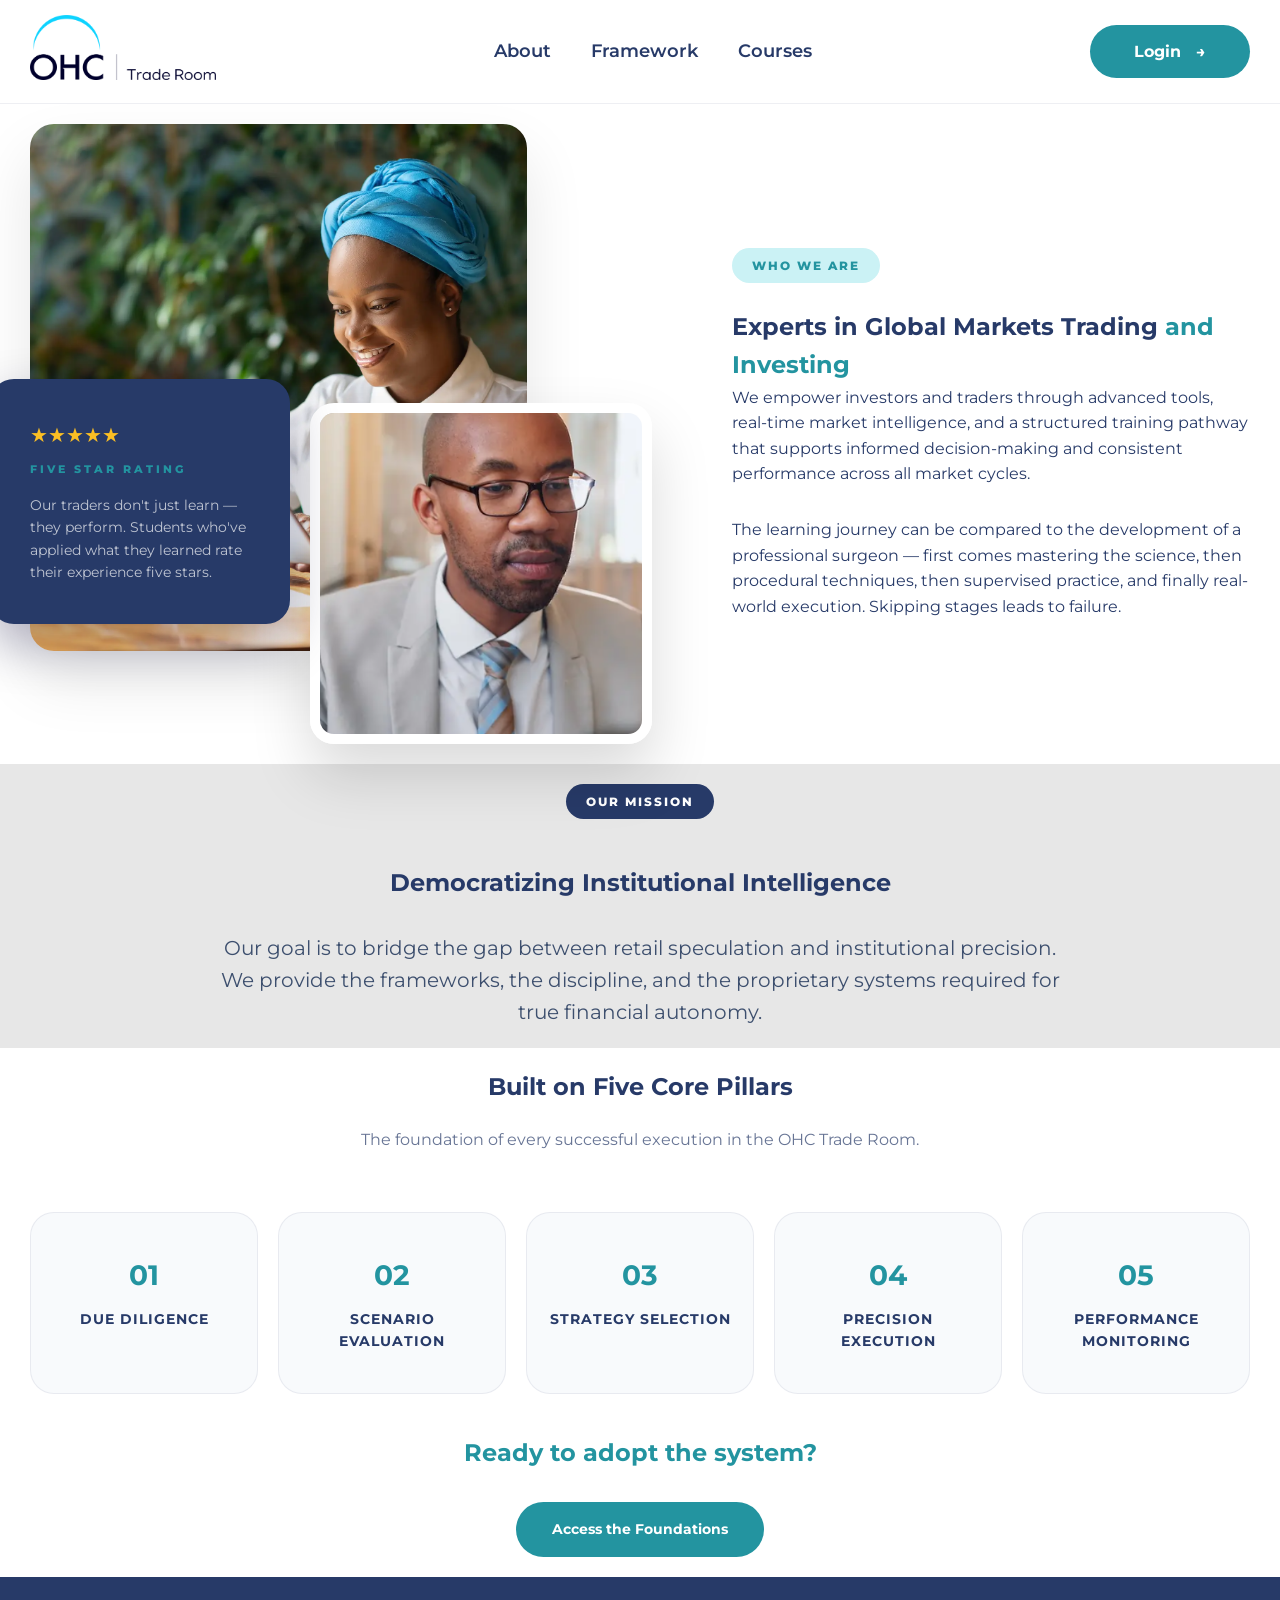
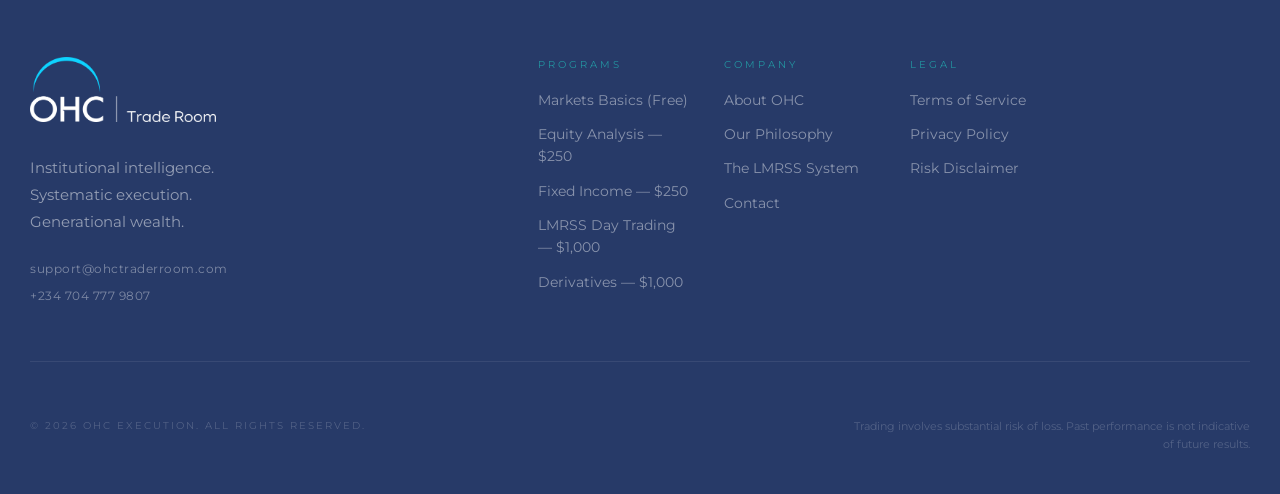
==== about.html @ 3cde8033 "Refactor code structure for improved readability and maintainability Co-authored-by: Copilot <copilo" ====
<!doctype html>
<html lang="en">
  <head>
    <meta charset="UTF-8" />
    <meta name="viewport" content="width=device-width, initial-scale=1.0" />
    <title>About OHC | Institutional Market Intelligence</title>

    <!-- Universal Styles -->
    <link rel="stylesheet" href="css/style.css" />
    <!-- Page Specific Styles -->
    <link rel="stylesheet" href="css/about.css" />
  </head>
  <body>
    <!-- HEADER -->
    <nav class="nav">
      <div class="container nav__inner">
        <a href="index.html" class="nav__logo"
          ><img src="images/logo-dark.png" alt="OHC Logo"
        /></a>
        <ul class="nav__links" id="navLinks">
          <li><a href="about.html">About</a></li>
          <li><a href="index.html#solution">Framework</a></li>
          <li><a href="index.html#ecosystem">Courses</a></li>
        </ul>
        <a
          href="https://www.ohctraderoom.com/login"
          class="btn btn--teal nav__cta"
          >Login &nbsp; →</a
        >
        <button class="hamburger" id="hamburger" aria-label="Toggle menu">
          <span></span><span></span><span></span>
        </button>
      </div>
    </nav>

    <!-- 1. ABOUT HERO (Layered Visuals) -->
    <section class="section">
      <div class="container about-hero__grid">
        <div class="about-visuals">
          <div class="about-img-main">
            <img src="images/img2.png" alt="OHC Professional" />
          </div>
          <div class="about-img-sub">
            <img src="images/img3.png" alt="Trading Desk" />
          </div>
          <div class="about-rating-card">
            <div class="stars">★★★★★</div>
            <span class="rating-label">Five Star Rating</span>
            <p>
              Our traders don't just learn — they perform. Students who've
              applied what they learned rate their experience five stars.
            </p>
          </div>
        </div>

        <div class="about-content">
          <span class="problem-label">Who We Are</span>
          <h1>
            Experts in Global Markets Trading
            <span class="teal-text">and Investing</span>
          </h1>
          <p style="margin-bottom: 30px">
            We empower investors and traders through advanced tools, real-time
            market intelligence, and a structured training pathway that supports
            informed decision-making and consistent performance across all
            market cycles.
          </p>
          <p>
            The learning journey can be compared to the development of a
            professional surgeon — first comes mastering the science, then
            procedural techniques, then supervised practice, and finally
            real-world execution. Skipping stages leads to failure.
          </p>
        </div>
      </div>
    </section>

    <!-- 2. MISSION SECTION -->
    <section class="section" style="background: var(--grey-back)">
      <div class="container" style="text-align: center; max-width: 900px">
        <span
          class="problem-label"
          style="background: var(--navy); color: white"
          >Our Mission</span
        >
        <h2 style="margin-top: 20px">
          Democratizing Institutional Intelligence
        </h2>
        <p style="font-size: 20px; margin-top: 30px; color: var(--navy-light)">
          Our goal is to bridge the gap between retail speculation and
          institutional precision. We provide the frameworks, the discipline,
          and the proprietary systems required for true financial autonomy.
        </p>
      </div>
    </section>

    <!-- 3. THE 5 PILLARS -->
    <section class="section">
      <div class="container">
        <h2 style="text-align: center; margin-bottom: 20px">
          Built on Five Core Pillars
        </h2>
        <p style="text-align: center; opacity: 0.7">
          The foundation of every successful execution in the OHC Trade Room.
        </p>

        <div class="pillars-grid">
          <div class="pillar-card">
            <h3>01</h3>
            <h4>Due Diligence</h4>
          </div>
          <div class="pillar-card">
            <h3>02</h3>
            <h4>Scenario Evaluation</h4>
          </div>
          <div class="pillar-card">
            <h3>03</h3>
            <h4>Strategy Selection</h4>
          </div>
          <div class="pillar-card">
            <h3>04</h3>
            <h4>Precision Execution</h4>
          </div>
          <div class="pillar-card">
            <h3>05</h3>
            <h4>Performance Monitoring</h4>
          </div>
        </div>
      </div>
    </section>

    <!-- 4. FINAL CTA -->
    <section
      class="section"
      style="
        color: white;
        text-align: center;
        margin: 0 20px;
        border-radius: var(--radius);
      "
    >
      <div class="container">
        <h2 style="color: var(--teal); margin-bottom: 30px">
          Ready to adopt the system?
        </h2>
        <a href="index.html#ecosystem" class="btn btn--teal"
          >Access the Foundations</a
        >
      </div>
    </section>

    <!-- FOOTER -->
    <footer class="footer">
      <div class="container">
        <div class="footer__top">
          <div class="footer__brand">
            <img
              src="images/OHC-Trade-Room-light.png"
              alt="OHC Trade Room"
              class="footer__logo-img"
            />
            <p>
              Institutional intelligence.<br />Systematic execution.<br />Generational
              wealth.
            </p>
            <div class="footer__contacts">
              <a href="mailto:support@ohctraderroom.com"
                >support@ohctraderroom.com</a
              >
              <a href="tel:+2347047779807">+234 704 777 9807</a>
            </div>
          </div>
          <div class="footer__links">
            <div class="footer__col">
              <div class="footer__col-ttl">Programs</div>
              <a href="course-basics.html">Markets Basics (Free)</a>
              <a href="course-equity.html">Equity Analysis — $250</a>
              <a href="course-fixed-income.html">Fixed Income — $250</a>
              <a href="course-lmrss-day-trading.html"
                >LMRSS Day Trading — $1,000</a
              >
              <a href="course-advanced-derivatives.html"
                >Derivatives — $1,000</a
              >
            </div>
            <div class="footer__col">
              <div class="footer__col-ttl">Company</div>
              <a href="#">About OHC</a>
              <a href="#">Our Philosophy</a>
              <a href="#">The LMRSS System</a>
              <a href="#">Contact</a>
            </div>
            <div class="footer__col">
              <div class="footer__col-ttl">Legal</div>
              <a href="#">Terms of Service</a>
              <a href="#">Privacy Policy</a>
              <a href="#">Risk Disclaimer</a>
            </div>
          </div>
        </div>
        <div class="footer__bottom">
          <div class="footer__copy">
            © 2026 OHC EXECUTION. ALL RIGHTS RESERVED.
          </div>
          <div class="footer__disc">
            Trading involves substantial risk of loss. Past performance is not
            indicative of future results.
          </div>
        </div>
      </div>
    </footer>
    <script>
      const hamburger = document.getElementById("hamburger");
      const navLinks = document.getElementById("navLinks");
      hamburger.addEventListener("click", () => {
        hamburger.classList.toggle("active");
        navLinks.classList.toggle("active");
      });
      navLinks.querySelectorAll("a").forEach((link) => {
        link.addEventListener("click", () => {
          hamburger.classList.remove("active");
          navLinks.classList.remove("active");
        });
      });
    </script>
  </body>
</html>
---- css/style.css ----
/* ═══════════════════════════════════════════════════════════
   OHC TRADE ROOM — Institutional Design System (Light)
═══════════════════════════════════════════════════════════ */

@import url("https://fonts.googleapis.com/css2?family=Montserrat:wght@300;400;500;600;700;800&display=swap");

:root {
  --navy: #273a68;
  --navy-light: #3d4f6e;
  --teal: #2394a0;
  --teal-bg: #cbf2f5;
  --white: #ffffff;
  --off-white: #f8fafc;
  --grey-back: #e7e7e7;
  --border: rgba(39, 58, 104, 0.08);
  --radius: 24px;
  --font-main: "Montserrat", sans-serif;
  --font-display: "Montserrat", sans-serif;
  --transition: all 0.5s cubic-bezier(0.165, 0.84, 0.44, 1);
}

*,
*::before,
*::after {
  box-sizing: border-box;
  margin: 0;
  padding: 0;
  font-style: normal !important;
}

body,
h1,
h2,
h3,
h4,
h5,
h6,
.btn,
.nav__links a {
  font-family: var(--font-main) !important;
}

html {
  scroll-behavior: smooth;
}
body {
  font-family: var(--font-main);
  color: var(--navy);
  background: var(--white);
  line-height: 1.6;
  -webkit-font-smoothing: antialiased;
  overflow-x: hidden;
}
a {
  text-decoration: none;
  color: inherit;
}
.container {
  max-width: 1400px;
  margin: 0 auto;
  padding: 0 30px;
}

/* ─── TOP BAR ────────────────────────────────────────────── */
.topbar {
  background: var(--navy-darker, #0f1e3a);
  border-bottom: 1px solid rgba(255, 255, 255, 0.06);
  padding: 9px 0;
  background: #0f1e3a;
}
.topbar__inner {
  max-width: 1240px;
  margin: 0 auto;
  padding: 0 48px;
  display: flex;
  justify-content: flex-end;
  gap: 32px;
}
.topbar__link {
  display: flex;
  align-items: center;
  gap: 7px;
  font-family: var(--font-mono);
  font-size: 14px;
  letter-spacing: 0.5px;
  color: #ffffff;
  transition: color 0.25s;
}
.topbar__link:hover {
  color: var(--teal);
}

/* ─── NAVIGATION ────────────────────────────────────────── */
.nav {
  padding: 15px 0;
  background: var(--white);
  border-bottom: 1px solid var(--border);
  position: sticky;
  top: 0;
  z-index: 1000;
}
.nav__inner {
  display: flex;
  justify-content: space-between;
  align-items: center;
}
.nav__logo img {
  height: 65px;
  width: auto;
}
.nav__links {
  display: flex;
  gap: 40px;
  list-style: none;
}
.nav__links a {
  text-decoration: none;
  color: var(--navy);
  font-weight: 600;
  font-size: 18px;
  transition: var(--transition);
}
.nav__links a:hover {
  color: var(--teal);
}

/* ─── BUTTONS ────────────────────────────────────────────── */
.btn {
  display: inline-flex;
  align-items: center;
  padding: 16px 36px;
  font-weight: 700;
  border-radius: 100px;
  text-decoration: none;
  transition: var(--transition);
  font-size: 14px;
  border: none;
  cursor: pointer;
}

.teal-text {
  color: var(--teal);
}
.btn--teal {
  background: var(--teal);
  color: var(--white);
}
.btn--teal:hover {
  background: transparent;
  color: var(--teal);
  border: 2px solid var(--teal);
  transform: translateY(-4px);
  box-shadow: 0 15px 30px rgba(35, 148, 160, 0.3);
}

.nav .btn--teal {
  padding: 14px 44px; /* Wider button */
  font-size: 16px; /* Larger font */
}
section {
  padding: 100px 0;
}
/* ─── HERO SECTION ───────────────────────────────────────── */
.hero {
  text-align: center;
  padding: 60px 0;
}
.hero__header {
  max-width: 900px;
  margin: 0 auto 60px;
}
.hero__header h1 {
  font-size: clamp(44px, 6vw, 72px);
  font-weight: 800;
  line-height: 1.1;
  margin-bottom: 25px;
}
.hero__header p {
  font-size: 24px;
  color: var(--navy-light);
}

/* ─── HERO GRID ──────────────────────────────────────────── */
.hero__grid {
  display: grid;
  grid-template-columns: 1fr 2fr 1fr;
  gap: 24px;
  align-items: stretch;
}
.hero-card {
  border-radius: var(--radius);
  overflow: hidden;
  position: relative;
  min-height: 450px;
  background: var(--off-white);
  transition: var(--transition);
  border: 1px solid transparent;
}
.hero-card:hover {
  transform: translateY(-10px);
  box-shadow: 0 40px 80px rgba(39, 58, 104, 0.12);
}

/* LEFT CARD: LEFT-FOCUSED ALIGNMENT */
.card--video {
  background: #000;
  cursor: pointer;
  overflow: hidden; /* Clips the overhanging edges */
  position: relative;
}
.card--video video {
  /* 1. Force the video to be much wider than the container */
  width: 130%;
  height: 100%;

  /* 2. Position it absolutely */
  position: absolute;
  top: 0;

  /* 3. Move it to the center of the container */
  left: 50%;

  /* 4. Shift it back by 50% of ITS OWN width to perfectly center it */
  /* This ensures the 'over-scaling' happens equally on left and right */
  transform: translateX(-50%);

  object-fit: cover;
  display: block;
  transition:
    transform 0.8s ease,
    opacity 0.8s ease;
  opacity: 0.7;
}
.card--video .video-poster {
  transition:
    transform 0.8s cubic-bezier(0.165, 0.84, 0.44, 1),
    opacity 0.4s ease;
}
.card--video:hover .video-poster {
  transform: scale(1.08);
  opacity: 1;
}
.card--video:hover video {
  /* We must include the -50% translateX so it stays centered while zooming */
  transform: translateX(-50%) scale(1.1);
  opacity: 0.9;
}

.play-btn-overlay {
  position: absolute;
  inset: 0;
  display: flex;
  align-items: center;
  justify-content: center;
  z-index: 2;
}
.play-btn {
  width: 75px;
  height: 75px;
  background: var(--white);
  border-radius: 50%;
  display: flex;
  align-items: center;
  justify-content: center;
  box-shadow: 0 10px 30px rgba(0, 0, 0, 0.2);
  transition: var(--transition);
}
.card--video:hover .play-btn {
  transform: scale(1.1);
  background: var(--teal) !important;
}
.card--video:hover .play-btn svg {
  fill: #ffffff !important;
}

/* MIDDLE CARD */
.card--content {
  background: var(--teal-bg);
  padding: 40px;
  text-align: left;
}
.card-content-video {
  flex: 1;
  height: 240px;
  border-radius: 16px;
  overflow: hidden;
  background: #000;
}
.card-content-video video {
  width: 100%;
  height: 100%;
  object-fit: cover;
}
.manifesto-link {
  display: flex;
  align-items: center;
  gap: 12px;
  color: var(--teal);
  font-weight: 700;
  text-decoration: none;
  font-size: 14px;
  transition: var(--transition);
  margin-top: 20px;
  padding-top: 20px;
  border-top: 1px solid rgba(39, 58, 104, 0.1);
}

/* RIGHT CARD: SLIDESHOW */
.slideshow-container {
  width: 100%;
  height: 100%;
  position: relative;
  overflow: hidden;
  background: #000;
}
.slideshow-container img {
  position: absolute;
  inset: 0;
  width: 100%;
  height: 100%;
  object-fit: cover;
  opacity: 0;
  animation: kenBurnsFade 12s infinite ease-in-out;
}
.slideshow-container img:nth-child(1) {
  animation-delay: 0s;
}
.slideshow-container img:nth-child(2) {
  animation-delay: 6s;
}
.slideshow-container img:nth-child(3) {
  animation-delay: 8s;
}
@keyframes kenBurnsFade {
  0% {
    opacity: 0;
    transform: scale(1);
  }
  10% {
    opacity: 1; /* Quick fade in */
  }
  45% {
    opacity: 1; /* Stay solid while zooming */
  }
  55% {
    opacity: 0; /* Smooth fade out while next image is already fading in */
  }
  100% {
    opacity: 0;
    transform: scale(1.15); /* Subtle zoom-in throughout the whole 12s */
  }
}
/* ─── VIDEO MODAL ────────────────────────────────── */
.video-modal {
  position: fixed;
  inset: 0;
  display: none;
  align-items: center;
  justify-content: center;
  z-index: 2000;
  padding: 40px;
  backdrop-filter: blur(10px);
}

.modal-content {
  width: 100%;
  max-width: 1100px;
  position: relative;
  aspect-ratio: 16 / 9;
  background: #000;
  border-radius: 16px;
  overflow: hidden;
  box-shadow: 0 50px 100px rgba(0, 0, 0, 0.5);
}

.modal-content video {
  width: 100%;
  height: 100%;
  display: block;
}

.close-modal {
  position: absolute;
  top: -50px;
  right: 0;
  color: var(--white);
  font-size: 30px;
  cursor: pointer;
  font-weight: 300;
  transition: 0.3s;
}
.close-modal:hover {
  color: var(--teal);
}

@media (max-width: 1100px) {
  .hero__grid {
    grid-template-columns: 1fr;
  }
}
section {
  padding: 100px 0;
}

/* ─── PROBLEM SECTION ────────────────────── */
.section--problem {
  position: relative;
  background-color: var(--grey-back);
  background-image:
    radial-gradient(at 0% 0%, rgba(35, 148, 160, 0.05) 0px, transparent 50%),
    radial-gradient(at 100% 100%, rgba(39, 58, 104, 0.03) 0px, transparent 50%);
}

.problem-label {
  display: inline-block;
  background: var(--teal-bg);
  color: var(--teal);
  padding: 8px 20px;
  border-radius: 50px;
  font-size: 12px;
  font-weight: 800;
  text-transform: uppercase;
  letter-spacing: 2px;
  margin-bottom: 25px;
}

.problem-grid {
  display: grid;
  grid-template-columns: repeat(3, 1fr);
  gap: 30px;
  margin-top: 60px;
}

.glass-card {
  /* The Glass Effect */
  background: rgba(255, 255, 255, 0.7);
  backdrop-filter: blur(12px);
  -webkit-backdrop-filter: blur(12px);

  /* High Contrast Border for "Glossy" edge */
  border: 1px solid rgba(255, 255, 255, 0.8);
  border-radius: var(--radius);
  padding: 50px 40px;

  transition: var(--transition);
  box-shadow: 0 15px 35px rgba(39, 58, 104, 0.05);
  display: flex;
  flex-direction: column;
}

.glass-card:hover {
  transform: translateY(-12px);
  background: rgba(255, 255, 255, 0.9);
  border-color: var(--teal);
  box-shadow: 0 30px 60px rgba(35, 148, 160, 0.12);
}

.glass-card h3 {
  font-size: 22px;
  margin-bottom: 18px;
  color: var(--navy);
}

.glass-card p {
  font-size: 16px;
  line-height: 1.7;
  color: var(--navy-light);
  margin-bottom: 0;
}

.glass-icon {
  width: 50px;
  height: 50px;
  background: var(--white);
  border-radius: 14px;
  display: flex;
  align-items: center;
  justify-content: center;
  margin-bottom: 25px;
  color: var(--teal);
  box-shadow: 0 10px 20px rgba(35, 148, 160, 0.1);
  border: 1px solid var(--border);
}

@media (max-width: 992px) {
  .problem-grid {
    grid-template-columns: 1fr;
  }
}
/* PROBLEM SECTION END */

/* ─── SOLUTION SECTION ──────────────── */
.section--solution {
  background-color: var(--navy);
  color: var(--white);
  position: relative;
  overflow: hidden;
}

/* Subtle glow effect in the background of the navy section */
.section--solution::before {
  content: "";
  position: absolute;
  top: -10%;
  right: -10%;
  width: 400px;
  height: 400px;
  background: radial-gradient(
    circle,
    rgba(35, 148, 160, 0.15) 0%,
    transparent 70%
  );
  pointer-events: none;
}

.solution-grid {
  display: grid;
  grid-template-columns: repeat(4, 1fr);
  gap: 20px;
  margin-top: 60px;
}

.dark-glass-card {
  /* Dark Glass Effect */
  background: rgba(255, 255, 255, 0.03);
  backdrop-filter: blur(10px);
  -webkit-backdrop-filter: blur(10px);

  border: 1px solid rgba(255, 255, 255, 0.1);
  border-radius: var(--radius);
  padding: 40px 30px;
  transition: var(--transition);
  display: flex;
  flex-direction: column;
}

.dark-glass-card:hover {
  transform: translateY(-12px);
  background: rgba(255, 255, 255, 0.07);
  border-color: var(--teal);
  box-shadow: 0 30px 60px rgba(0, 0, 0, 0.3);
}

.step-header {
  display: flex;
  align-items: center;
  justify-content: space-between;
  margin-bottom: 25px;
}

.step-number {
  font-size: 14px;
  font-weight: 800;
  color: var(--teal);
  letter-spacing: 2px;
  text-transform: uppercase;
}

.step-dot {
  width: 8px;
  height: 8px;
  background: var(--teal);
  border-radius: 50%;
  box-shadow: 0 0 10px var(--teal);
}

.dark-glass-card h3 {
  color: var(--white);
  font-size: 24px;
  margin-bottom: 15px;
}

.dark-glass-card p {
  color: rgba(255, 255, 255, 0.6);
  font-size: 15px;
  line-height: 1.6;
  margin-bottom: 0;
}

@media (max-width: 1024px) {
  .solution-grid {
    grid-template-columns: 1fr 1fr;
  }
}

@media (max-width: 600px) {
  .solution-grid {
    grid-template-columns: 1fr;
  }
}

/* SOLUTIN SECTION END */

/* ─── PATHS SECTION (4-CARD BUNDLE SYSTEM) ──────────────── */
.section--paths {
  background-color: var(--white);
}

.path-grid {
  display: grid;
  grid-template-columns: repeat(2, 1fr); /* 2x2 Grid on Desktop */
  row-gap: 80px; /* Vertical space between top and bottom cards */
  column-gap: 30px;
  margin-top: 60px;
}

.path-card-large {
  background: var(--white);
  border-radius: var(--radius);
  display: flex;
  flex-direction: column;
  transition: var(--transition);
  overflow: hidden;
  box-shadow: 0 10px 30px rgba(8, 2, 57, 0.04);
  position: relative;
  border: 1px solid var(--border);
}

/* Border Logic */
.path-card--teal {
  border: 2px solid var(--teal);
  border-top: 8px solid var(--teal);
}
.path-card--navy {
  border: 2px solid var(--navy);
  border-top: 8px solid var(--navy);
}

.path-card-large:hover {
  transform: translateY(-12px);
  box-shadow: 0 40px 80px rgba(8, 2, 57, 0.1);
}

.path-card-header {
  padding: 40px;
  background: var(--off-white);
  border-bottom: 1px solid var(--border);
}

.path-card-header h3 {
  font-size: 24px;
  margin-bottom: 10px;
  color: var(--navy);
}
.perfect-for {
  font-size: 12px;
  font-weight: 800;
  text-transform: uppercase;
  letter-spacing: 1px;
  color: var(--teal);
  display: block;
}

.path-card-body {
  padding: 40px;
  flex-grow: 1;
}

.path-sub-label {
  font-weight: 800;
  font-size: 11px;
  text-transform: uppercase;
  letter-spacing: 2px;
  margin-bottom: 15px;
  display: block;
  color: var(--navy-light);
}

.path-list {
  list-style: none;
  margin-bottom: 30px;
}
.path-list li {
  font-size: 14px;
  font-weight: 600;
  margin-bottom: 10px;
  padding-left: 25px;
  position: relative;
}
.path-list li::before {
  content: "✓";
  position: absolute;
  left: 0;
  color: var(--teal);
  font-weight: 900;
}

.outcome-text {
  font-size: 15px;
  line-height: 1.6;
  color: var(--navy-light);
  padding: 20px;
  background: var(--off-white);
  border-radius: 12px;
  margin-bottom: 30px;
}

/* Pricing Footer */
.path-card-footer {
  padding: 0 40px 40px;
}

.value-anchor {
  font-size: 14px;
  color: var(--navy-light);
  text-decoration: line-through;
  opacity: 0.6;
  margin-bottom: 5px;
  display: block;
}

.actual-price {
  font-size: 52px;
  font-weight: 800;
  color: var(--navy);
  margin-bottom: 25px;
  display: block;
}

@media (max-width: 1100px) {
  .path-grid {
    grid-template-columns: 1fr;
  }
}
/* PATHS SECTION END */

/* ─── ECOSYSTEM SECTION ────── */
.section--ecosystem {
  background-color: var(--grey-back);
  border-radius: var(--radius);
  margin: 0 20px;
  padding: 100px 0;
  overflow: hidden;
  position: relative;
}

.ecosystem-header {
  display: flex;
  justify-content: space-between;
  align-items: flex-end;
  margin-bottom: 40px;
}

.header-text {
  max-width: 700px;
}

.swiper-nav-wrapper {
  display: flex;
  gap: 12px;
  padding-bottom: 10px;
}

.swiper-nav-wrapper .swiper-button-next,
.swiper-nav-wrapper .swiper-button-prev {
  position: static !important;
  width: 50px !important;
  height: 50px !important;
  background: var(--white);
  border-radius: 50%;
  color: var(--navy) !important;
  margin: 0 !important;
  border: 1px solid var(--border);
  transition: var(--transition);
}

.swiper-nav-wrapper .swiper-button-next:after,
.swiper-nav-wrapper .swiper-button-prev:after {
  font-size: 16px !important;
  font-weight: 900;
}

.swiper-nav-wrapper .swiper-button-next:hover,
.swiper-nav-wrapper .swiper-button-prev:hover {
  background: var(--teal);
  color: var(--white) !important;
  border-color: var(--teal);
}

/* SWIPER CONTAINER FIXES */
.mySwiper {
  width: 100%;
  max-width: 100%;
  /* FIX: Clips the cards immediately on load before JS kicks in */
  overflow: hidden !important;
  padding: 20px 0 80px !important;
}

.swiper-wrapper {
  /* FIX: Ensures slides stay in a row but don't force-stretch the parent */
  display: flex;
  flex-wrap: nowrap;
}

.swiper-slide {
  height: auto !important;
  display: flex;
  /* FIX: Prevents slides from growing beyond their calculated width */
  flex-shrink: 0;
}

.course-card-expanded {
  background: var(--white);
  padding: 60px 50px;
  border-radius: var(--radius);
  border: 1px solid rgba(255, 255, 255, 0.5);
  display: flex;
  flex-direction: column;
  width: 100%;
  height: 100%;
  min-height: 650px;
  transition: var(--transition);
  box-shadow: 0 10px 30px rgba(39, 58, 104, 0.03);
}

.course-card-expanded:hover {
  border-color: var(--teal);
  box-shadow: 0 40px 80px rgba(39, 58, 104, 0.12);
}

/* CONTENT STYLING */
.course-category {
  font-size: 11px;
  font-weight: 800;
  text-transform: uppercase;
  letter-spacing: 3px;
  color: var(--teal);
  margin-bottom: 20px;
  display: block;
}

.course-card-expanded h3 {
  font-size: 28px;
  color: var(--navy);
  margin-bottom: 20px;
  line-height: 1.2;
  max-width: 80%;
}

.course-intro-text {
  font-size: 15px;
  line-height: 1.6;
  color: var(--navy-light);
  margin-bottom: 25px;
}

.completion-label {
  font-weight: 700;
  font-size: 13px;
  color: var(--navy);
  margin-bottom: 15px;
  display: block;
}

.curriculum-list {
  list-style: none;
  padding: 0;
  margin-bottom: 40px;
  flex-grow: 1;
  column-count: 2;
  column-gap: 32px;
}

.curriculum-list li {
  font-size: 14px;
  color: var(--navy-light);
  padding-left: 25px;
  position: relative;
  margin-bottom: 12px;
  line-height: 1.5;
}

.curriculum-list li::before {
  content: "✓";
  position: absolute;
  left: 0;
  color: var(--teal);
  font-weight: 900;
}

.course-footer {
  display: flex;
  align-items: center;
  justify-content: space-between;
  padding-top: 25px;
  border-top: 1px solid var(--border);
  margin-top: auto;
}
@media (max-width: 900px) {
  .curriculum-list {
    column-count: 1;
  }
  .course-card-expanded {
    min-height: 0;
  }
}

.course-price {
  font-weight: 800;
  font-size: 24px;
  color: var(--navy);
}
.course-link {
  font-weight: 700;
  font-size: 13px;
  color: var(--teal);
  text-decoration: none;
}

.pr-price {
  font-size: 56px;
  font-weight: 800;
  line-height: 1;
}

.swiper-pagination {
  position: relative !important;
  bottom: -40px !important;
}
.swiper-pagination-bullet-active {
  background: var(--teal) !important;
}

.mySwiper {
  touch-action: pan-y;
  cursor: grab;
}

.mySwiper:active {
  cursor: grabbing;
}

@media (min-width: 1100px) {
  .mySwiper {
    padding-right: 50px !important;
  }
}

@media (max-width: 768px) {
  .ecosystem-header {
    flex-direction: column;
    align-items: flex-start;
    gap: 20px;
  }
  .swiper-nav-wrapper {
    width: 100%;
    justify-content: flex-end;
  }
}
/* OHC ECOSYSTEM END */

/* ─── FOUNDER SECTION ──────────────────────── */
.section--founder {
  background-color: var(--white);
  overflow: visible; /* Required for the overlap to show */
}

.founder-wrap {
  display: flex;
  align-items: center;
  position: relative;
}

.founder-image-container {
  flex: 1;
  border-radius: var(--radius);
  overflow: hidden;
  box-shadow: 0 40px 80px rgba(8, 2, 57, 0.15);
  z-index: 1;
}

.founder-image-container img {
  width: 100%;
  display: block;
  transition: transform 0.6s ease;
}

.founder-image-container:hover img {
  transform: scale(1.03);
}

.founder-card {
  flex: 1.2;
  background: var(--off-white);
  padding: 80px 60px;
  border-radius: var(--radius);
  margin-left: -120px; /* The "AEH" Overlap Effect */
  border: 1px solid var(--border);
  z-index: 2;
  box-shadow: 0 30px 60px rgba(0, 0, 0, 0.05);
  position: relative;
}

.founder-card h2 {
  font-size: 42px;
  margin-bottom: 30px;
}

.founder-card p {
  font-size: 18px;
  line-height: 1.8;
  margin-bottom: 25px;
}

.founder-name {
  font-weight: 800;
  font-size: 18px;
  color: var(--navy);
  letter-spacing: 1px;
  text-transform: uppercase;
  margin-bottom: 5px;
  display: block;
}

.founder-title {
  font-size: 14.3px;
  font-weight: 800;
  color: var(--teal);
  text-transform: uppercase;
  letter-spacing: 3px;
}

/* Responsive Overlap */
@media (max-width: 1024px) {
  .founder-wrap {
    flex-direction: column;
  }
  .founder-card {
    margin-left: 0;
    margin-top: -60px; /* Vertical overlap for mobile */
    padding: 50px 30px;
    width: 90%;
  }
}

/* FOUNDER SECTION END */

/* ─── 3-BUCKET SYSTEM (FLAGSHIP SECTION) ────────────────── */
.section--buckets {
  background-color: var(--navy); /* #080239 */
  color: var(--white);
  border-radius: var(--radius);
  margin: 0 20px;
  padding: 100px 0;
  position: relative;
  overflow: hidden;
}

/* Subtle grid background for institutional feel */
.section--buckets::after {
  content: "";
  position: absolute;
  inset: 0;
  background-image: radial-gradient(var(--navy) 1px, transparent 1px);
  background-size: 40px 40px;
  opacity: 0.1;
  pointer-events: none;
}

.bucket-grid {
  display: grid;
  grid-template-columns: repeat(3, 1fr);
  gap: 30px;
  margin-top: 60px;
  position: relative;
  z-index: 2;
}

.bucket-card {
  background: rgba(255, 255, 255, 0.03);
  border: 1px solid rgba(255, 255, 255, 0.1);
  padding: 50px 40px;
  border-radius: var(--radius);
  text-align: center;
  transition: var(--transition);
}

.bucket-card:hover {
  background: rgba(255, 255, 255, 0.07);
  border-color: var(--teal);
  transform: translateY(-10px);
}

.bucket-percentage {
  font-size: 56px;
  font-weight: 800;
  color: var(--teal);
  line-height: 1;
  margin-bottom: 10px;
  display: block;
}

.bucket-card h3 {
  color: var(--white);
  font-size: 22px;
  margin-bottom: 20px;
  text-transform: uppercase;
  letter-spacing: 2px;
}

.bucket-card p {
  color: rgba(255, 255, 255, 0.6);
  font-size: 15px;
  line-height: 1.6;
}

/* Flagship Footer */
.bucket-footer {
  margin-top: 60px;
  text-align: center;
  position: relative;
  z-index: 2;
}

@media (max-width: 992px) {
  .bucket-grid {
    grid-template-columns: 1fr;
  }
}

/* ─── FOOTER ─────────────────────────────────────────────── */
.footer {
  background: var(--navy);
  padding: 80px 0 40px;
}

.footer__logo-img {
  height: 65px;
  margin-bottom: 25px;
}
.footer__top {
  display: grid;
  grid-template-columns: 1.2fr 2fr;
  gap: 80px;
  margin-bottom: 56px;
  padding-bottom: 56px;
  border-bottom: 1px solid rgba(255, 255, 255, 0.08);
}

.footer__logo span {
  color: var(--teal);
}
.footer__brand p {
  font-size: 15px;
  line-height: 1.8;
  color: rgba(255, 255, 255, 0.5);
  margin-bottom: 24px;
}
.footer__contacts {
  display: flex;
  flex-direction: column;
  gap: 8px;
}
.footer__contacts a {
  font-family: var(--font-mono);
  font-size: 12px;
  color: rgba(255, 255, 255, 0.4);
  transition: color 0.25s;
  letter-spacing: 0.5px;
}
.footer__contacts a:hover {
  color: var(--teal);
}
.footer__links {
  display: grid;
  grid-template-columns: repeat(4, 1fr);
  gap: 32px;
}
.footer__col {
  display: flex;
  flex-direction: column;
  gap: 12px;
}
.footer__col-ttl {
  font-family: var(--font-mono);
  font-size: 10px;
  letter-spacing: 3px;
  text-transform: uppercase;
  color: var(--teal);
  margin-bottom: 4px;
}
.footer__col a {
  font-size: 14px;
  color: rgba(255, 255, 255, 0.45);
  transition: color 0.25s;
}
.footer__col a:hover {
  color: var(--white);
}
.footer__bottom {
  display: flex;
  justify-content: space-between;
  gap: 32px;
  flex-wrap: wrap;
}
.footer__copy {
  font-family: var(--font-mono);
  font-size: 10px;
  letter-spacing: 2px;
  color: rgba(255, 255, 255, 0.2);
  text-transform: uppercase;
}
.footer__disc {
  font-size: 11px;
  color: rgba(255, 255, 255, 0.2);
  max-width: 400px;
  text-align: right;
  line-height: 1.6;
}

/* ═══════════════════════════════════════════════════════════
   HAMBURGER MENU & MOBILE NAVIGATION
═══════════════════════════════════════════════════════════ */

/* Hamburger Button — hidden on desktop */
.hamburger {
  display: none;
  background: none;
  border: none;
  cursor: pointer;
  padding: 8px;
  z-index: 1100;
  flex-direction: column;
  justify-content: center;
  align-items: center;
  gap: 5px;
}

.hamburger span {
  display: block;
  width: 24px;
  height: 2.5px;
  background: var(--navy);
  border-radius: 2px;
  transition: all 0.35s cubic-bezier(0.77, 0, 0.175, 1);
  transform-origin: center;
}

/* Hamburger → X animation */
.hamburger.active span:nth-child(1) {
  transform: translateY(7.5px) rotate(45deg);
}
.hamburger.active span:nth-child(2) {
  opacity: 0;
  transform: scaleX(0);
}
.hamburger.active span:nth-child(3) {
  transform: translateY(-7.5px) rotate(-45deg);
}

/* ═══════════════════════════════════════════════════════════
   RESPONSIVE — MOBILE BREAKPOINTS
═══════════════════════════════════════════════════════════ */

/* ─── TABLET & BELOW (max 768px) ────────────────────────── */
@media (max-width: 768px) {
  /* Show hamburger */
  .hamburger {
    display: flex;
  }

  /* Mobile slide-in nav */
  .nav__links {
    position: fixed;
    top: 0;
    right: -100%;
    width: 80%;
    max-width: 360px;
    height: 100vh;
    background: var(--white);
    flex-direction: column;
    padding: 100px 40px 40px;
    gap: 0;
    z-index: 1050;
    box-shadow: -10px 0 40px rgba(0, 0, 0, 0.15);
    transition: right 0.4s cubic-bezier(0.77, 0, 0.175, 1);
    list-style: none;
  }

  .nav__links.active {
    right: 0;
  }

  .nav__links li {
    border-bottom: 1px solid var(--border);
  }

  .nav__links a {
    display: block;
    padding: 18px 0;
    font-size: 17px;
    font-weight: 600;
    color: var(--navy);
  }

  .nav__cta {
    display: none;
  }

  .nav__inner {
    position: relative;
  }

  .nav__logo img {
    height: 50px;
  }

  /* Topbar condense */
  .topbar__inner {
    padding: 0 20px;
    gap: 16px;
    justify-content: center;
    flex-wrap: wrap;
  }
  .topbar__link {
    font-size: 11px;
    gap: 5px;
  }

  /* Container padding */
  .container {
    padding: 0 20px;
  }

  /* Sections reduce padding */
  section {
    padding: 60px 0;
  }

  /* HERO */
  .hero {
    padding: 30px 0;
  }

  .hero__header {
    margin-bottom: 30px !important;
  }

  .hero__header h1 {
    font-size: clamp(28px, 7vw, 44px) !important;
  }

  .hero__header h1 span {
    white-space: normal !important;
  }

  .hero__header p {
    font-size: 16px !important;
  }

  .hero__header p span {
    display: inline !important;
  }

  .hero__grid {
    grid-template-columns: 1fr !important;
    gap: 16px !important;
  }

  .hero-card {
    min-height: 280px;
  }

  .card--content {
    padding: 24px !important;
  }

  .card--content > div {
    flex-direction: column !important;
    gap: 20px !important;
  }

  .card-content-video {
    height: 220px !important;
    flex: none !important;
  }

  .card--content p {
    font-size: 15px !important;
  }

  /* PROBLEM */
  .section--problem h2 {
    font-size: 28px;
  }

  .glass-card {
    padding: 35px 25px;
  }

  /* SOLUTION */
  .section--solution h2 {
    font-size: 28px;
  }

  .dark-glass-card {
    padding: 30px 24px;
  }

  /* PATHS */
  .path-grid {
    row-gap: 40px;
  }

  .path-card-header {
    padding: 28px;
  }

  .path-card-header h3 {
    font-size: 20px;
  }

  .path-card-body {
    padding: 28px;
  }

  .path-card-footer {
    padding: 0 28px 28px;
  }

  .actual-price {
    font-size: 40px;
  }

  /* ECOSYSTEM */
  .section--ecosystem {
    margin: 0 10px;
    padding: 60px 0;
    border-radius: 16px;
  }

  .course-card-expanded {
    padding: 35px 28px;
  }

  .course-card-expanded h3 {
    font-size: 22px;
    max-width: 100%;
  }

  /* FOUNDER */
  .founder-card h2 {
    font-size: 28px;
  }

  .founder-card p {
    font-size: 16px;
  }

  .founder-card {
    padding: 40px 24px;
  }

  /* BUCKETS */
  .section--buckets {
    margin: 0 10px;
    padding: 60px 0;
    border-radius: 16px;
  }

  .bucket-percentage {
    font-size: 42px;
  }

  .bucket-card {
    padding: 35px 25px;
  }

  .bucket-card h3 {
    font-size: 18px;
  }

  /* FOOTER */
  .footer {
    padding: 50px 0 30px;
  }

  .footer__top {
    grid-template-columns: 1fr;
    gap: 40px;
    margin-bottom: 30px;
    padding-bottom: 30px;
  }

  .footer__links {
    grid-template-columns: 1fr 1fr;
    gap: 24px;
  }

  .footer__bottom {
    flex-direction: column;
    gap: 16px;
    text-align: center;
  }

  .footer__disc {
    text-align: center;
    max-width: 100%;
  }

  /* VIDEO MODAL */
  .video-modal {
    padding: 20px;
  }
}

/* ─── SMALL MOBILE (max 480px) ──────────────────────────── */
@media (max-width: 480px) {
  .topbar {
    display: none;
  }

  .nav {
    padding: 10px 0;
  }

  .nav__logo img {
    height: 42px;
  }

  section {
    padding: 45px 0;
  }

  .container {
    padding: 0 16px;
  }

  .hero__header h1 {
    font-size: 26px !important;
    line-height: 1.2 !important;
    margin-bottom: 16px !important;
  }

  .hero__header p {
    font-size: 14px !important;
    line-height: 1.5 !important;
  }

  .hero-card {
    min-height: 220px;
  }

  .card-content-video {
    height: 180px !important;
  }

  .play-btn {
    width: 55px !important;
    height: 55px !important;
  }

  .play-btn svg {
    width: 18px;
    height: 18px;
  }

  h2 {
    font-size: 24px !important;
  }

  .problem-label {
    font-size: 10px;
    padding: 6px 14px;
  }

  .glass-card {
    padding: 28px 20px;
  }

  .glass-card h3 {
    font-size: 19px;
  }

  .glass-card p {
    font-size: 14px;
  }

  .dark-glass-card h3 {
    font-size: 20px;
  }

  .dark-glass-card p {
    font-size: 14px;
  }

  .path-card-header h3 {
    font-size: 18px;
  }

  .actual-price {
    font-size: 36px;
  }

  .course-card-expanded {
    padding: 28px 20px;
  }

  .course-card-expanded h3 {
    font-size: 20px;
  }

  .founder-card h2 {
    font-size: 24px;
    margin-bottom: 20px;
  }

  .founder-card p {
    font-size: 15px;
    line-height: 1.7;
    margin-bottom: 18px;
  }

  .founder-name {
    font-size: 15px;
  }

  .bucket-percentage {
    font-size: 36px;
  }

  .bucket-card h3 {
    font-size: 16px;
    letter-spacing: 1px;
  }

  .footer__links {
    grid-template-columns: 1fr;
    gap: 28px;
  }

  .footer__logo-img {
    height: 50px;
  }

  .btn {
    padding: 14px 28px;
    font-size: 13px;
  }

  .nav .btn--teal {
    padding: 10px 22px;
    font-size: 13px;
  }
}
---- css/about.css ----
section {
  padding: 20px 0;
}
/* ─── ABOUT HERO LAYERED COMPOSITION ────────────────────── */
.about-hero__grid {
  display: grid;
  grid-template-columns: 1.2fr 1fr;
  gap: 80px;
  align-items: center;
}

.about-visuals {
  position: relative;
  height: 620px;
}

.about-img-main {
  width: 80%;
  height: 85%;
  border-radius: var(--radius);
  overflow: hidden;
  box-shadow: 0 30px 60px rgba(0, 0, 0, 0.1);
}

.about-img-main img {
  width: 100%;
  height: 100%;
  object-fit: cover;
}

.about-img-sub {
  position: absolute;
  bottom: 0;
  right: 0;
  width: 55%;
  height: 55%;
  border-radius: var(--radius);
  overflow: hidden;
  border: 10px solid var(--white); /* Thick white border from image */
  box-shadow: 0 30px 60px rgba(0, 0, 0, 0.15);
  z-index: 2;
}

.about-img-sub img {
  width: 100%;
  height: 100%;
  object-fit: cover;
}

.about-rating-card {
  position: absolute;
  bottom: 120px;
  left: -40px;
  background: var(--navy);
  color: var(--white);
  padding: 40px;
  border-radius: var(--radius);
  max-width: 300px;
  z-index: 3;
  box-shadow: 0 20px 50px rgba(8, 2, 57, 0.3);
}

.about-rating-card .stars {
  color: #fbbf24;
  font-size: 20px;
  margin-bottom: 10px;
}
.rating-label {
  display: block;
  font-size: 11px;
  font-weight: 800;
  text-transform: uppercase;
  letter-spacing: 3px;
  color: var(--teal);
  margin-bottom: 15px;
}
.about-rating-card p {
  font-size: 14px;
  line-height: 1.6;
  color: rgba(255, 255, 255, 0.7);
  margin: 0;
}

/* ─── PILLARS GRID ──────────────────────────────────────── */
.pillars-grid {
  display: grid;
  grid-template-columns: repeat(5, 1fr);
  gap: 20px;
  margin-top: 60px;
}

.pillar-card {
  background: var(--off-white);
  padding: 40px 20px;
  border-radius: var(--radius);
  text-align: center;
  border: 1px solid var(--border);
  transition: var(--transition);
}

.pillar-card:hover {
  background: var(--white);
  border-color: var(--teal);
  transform: translateY(-10px);
  box-shadow: 0 20px 40px rgba(0, 0, 0, 0.05);
}

.pillar-card h3 {
  color: var(--teal);
  font-size: 28px;
  margin-bottom: 10px;
}
.pillar-card h4 {
  font-size: 14px;
  text-transform: uppercase;
  letter-spacing: 1px;
}

@media (max-width: 1024px) {
  .about-hero__grid {
    grid-template-columns: 1fr;
  }
  .about-visuals {
    height: 550px;
    max-width: 600px;
    margin: 0 auto;
  }
  .pillars-grid {
    grid-template-columns: 1fr 1fr;
  }
}

@media (max-width: 768px) {
  .about-visuals {
    height: 420px;
    max-width: 100%;
  }
  .about-img-main {
    width: 75%;
    height: 80%;
  }
  .about-img-sub {
    width: 50%;
    height: 50%;
    border-width: 6px;
  }
  .about-rating-card {
    position: relative;
    bottom: auto;
    left: auto;
    max-width: 100%;
    margin-top: 20px;
    padding: 24px;
  }
  .about-content h1 {
    font-size: 28px;
  }
  .about-hero__grid {
    gap: 40px;
  }
  .pillars-grid {
    grid-template-columns: 1fr 1fr;
    gap: 14px;
    margin-top: 30px;
  }
  .pillar-card {
    padding: 28px 16px;
  }
  .pillar-card h3 {
    font-size: 22px;
  }
  .pillar-card h4 {
    font-size: 12px;
  }
}

@media (max-width: 480px) {
  .about-visuals {
    height: 340px;
  }
  .about-img-sub {
    width: 45%;
    height: 45%;
  }
  .about-rating-card {
    padding: 20px;
  }
  .about-rating-card p {
    font-size: 13px;
  }
  .about-content h1 {
    font-size: 24px;
  }
  .pillars-grid {
    grid-template-columns: 1fr;
  }
}
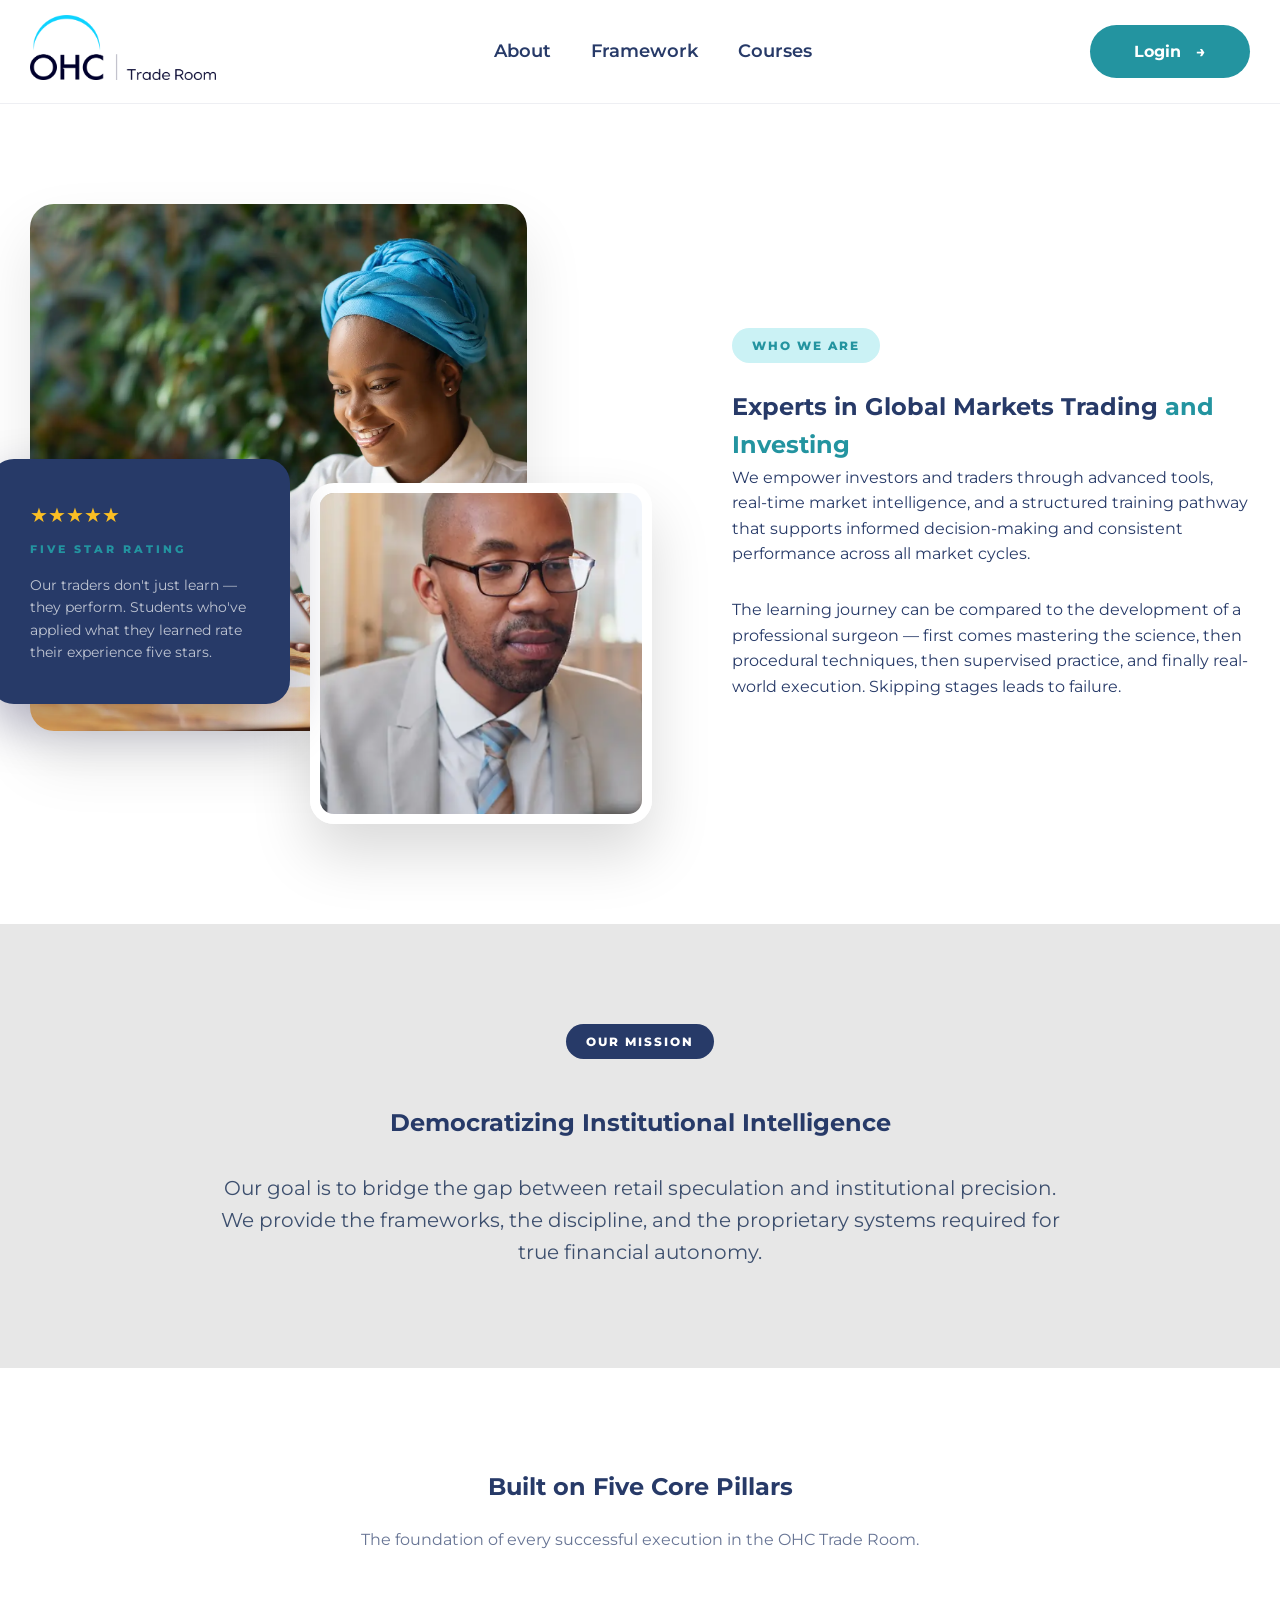
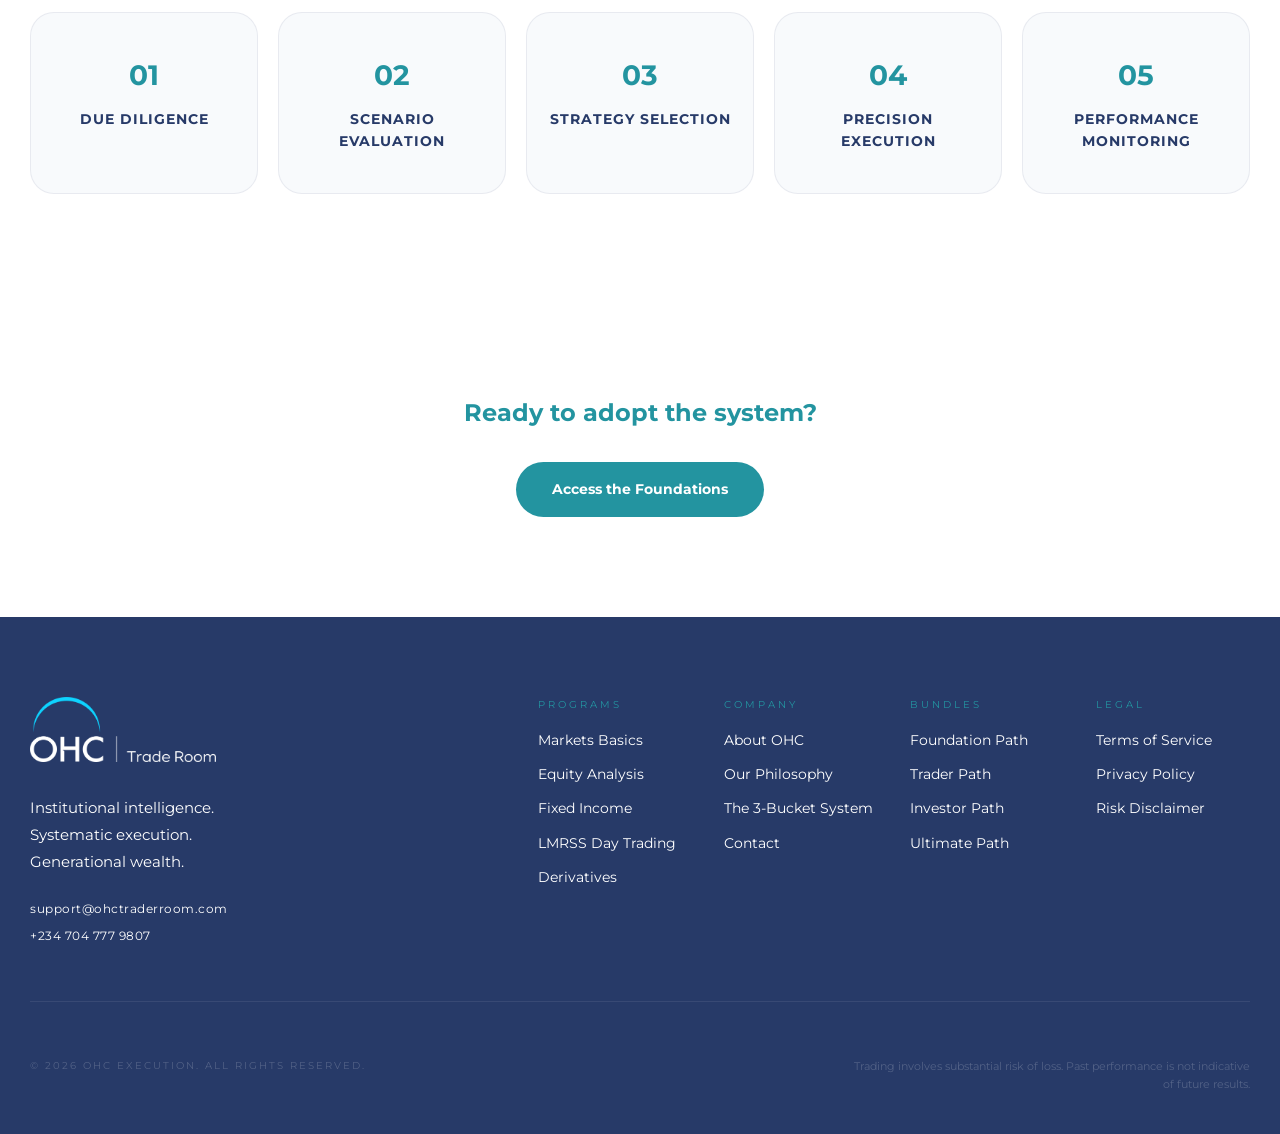
==== commit e6cffd5e: "feat: update footer links and styles for consistency across course pages" ====
--- a/about.html
+++ b/about.html
@@ -22,11 +22,89 @@
           <li><a href="index.html#solution">Framework</a></li>
           <li><a href="index.html#ecosystem">Courses</a></li>
         </ul>
-        <a
-          href="https://www.ohctraderoom.com/login"
-          class="btn btn--teal nav__cta"
-          >Login &nbsp; →</a
-        >
+        <!-- Auth Container -->
+        <div class="nav__auth">
+          <!-- Login Button (visible when NOT logged in) -->
+          <a
+            href="https://www.ohctraderoom.com/login"
+            target="_blank"
+            class="btn btn--teal nav__login"
+            >Login &nbsp; →</a
+          >
+          <!-- User Menu (visible when logged in) -->
+          <div class="nav__user-menu" id="userMenu">
+            <button
+              class="user-avatar-btn"
+              id="userAvatarBtn"
+              aria-label="User menu"
+            >
+              <svg
+                viewBox="0 0 24 24"
+                fill="none"
+                stroke="currentColor"
+                stroke-width="1.8"
+                stroke-linecap="round"
+                stroke-linejoin="round"
+              >
+                <path d="M20 21v-2a4 4 0 0 0-4-4H8a4 4 0 0 0-4 4v2" />
+                <circle cx="12" cy="7" r="4" />
+              </svg>
+            </button>
+            <div class="user-dropdown" id="userDropdown">
+              <a href="https://www.ohctraderoom.com/library">
+                <svg
+                  viewBox="0 0 24 24"
+                  fill="none"
+                  stroke="currentColor"
+                  stroke-width="1.8"
+                  stroke-linecap="round"
+                  stroke-linejoin="round"
+                >
+                  <rect x="3" y="3" width="7" height="7" rx="1" />
+                  <rect x="14" y="3" width="7" height="7" rx="1" />
+                  <rect x="3" y="14" width="7" height="7" rx="1" />
+                  <rect x="14" y="14" width="7" height="7" rx="1" />
+                </svg>
+                Dashboard
+              </a>
+              <a href="https://www.ohctraderoom.com/settings">
+                <svg
+                  viewBox="0 0 24 24"
+                  fill="none"
+                  stroke="currentColor"
+                  stroke-width="1.8"
+                  stroke-linecap="round"
+                  stroke-linejoin="round"
+                >
+                  <circle cx="12" cy="12" r="3" />
+                  <path
+                    d="M19.4 15a1.65 1.65 0 0 0 .33 1.82l.06.06a2 2 0 0 1-2.83 2.83l-.06-.06a1.65 1.65 0 0 0-1.82-.33 1.65 1.65 0 0 0-1 1.51V21a2 2 0 0 1-4 0v-.09A1.65 1.65 0 0 0 9 19.4a1.65 1.65 0 0 0-1.82.33l-.06.06a2 2 0 0 1-2.83-2.83l.06-.06A1.65 1.65 0 0 0 4.68 15a1.65 1.65 0 0 0-1.51-1H3a2 2 0 0 1 0-4h.09A1.65 1.65 0 0 0 4.6 9a1.65 1.65 0 0 0-.33-1.82l-.06-.06a2 2 0 0 1 2.83-2.83l.06.06A1.65 1.65 0 0 0 9 4.68a1.65 1.65 0 0 0 1-1.51V3a2 2 0 0 1 4 0v.09a1.65 1.65 0 0 0 1 1.51 1.65 1.65 0 0 0 1.82-.33l.06-.06a2 2 0 0 1 2.83 2.83l-.06.06A1.65 1.65 0 0 0 19.4 9a1.65 1.65 0 0 0 1.51 1H21a2 2 0 0 1 0 4h-.09a1.65 1.65 0 0 0-1.51 1z"
+                  />
+                </svg>
+                Account Settings
+              </a>
+              <div class="user-dropdown__divider"></div>
+              <a
+                href="https://www.ohctraderoom.com/logout"
+                class="user-dropdown__logout"
+              >
+                <svg
+                  viewBox="0 0 24 24"
+                  fill="none"
+                  stroke="currentColor"
+                  stroke-width="1.8"
+                  stroke-linecap="round"
+                  stroke-linejoin="round"
+                >
+                  <path d="M9 21H5a2 2 0 0 1-2-2V5a2 2 0 0 1 2-2h4" />
+                  <polyline points="16 17 21 12 16 7" />
+                  <line x1="21" y1="12" x2="9" y2="12" />
+                </svg>
+                Logout
+              </a>
+            </div>
+          </div>
+        </div>
         <button class="hamburger" id="hamburger" aria-label="Toggle menu">
           <span></span><span></span><span></span>
         </button>
@@ -159,7 +237,7 @@
               alt="OHC Trade Room"
               class="footer__logo-img"
             />
-            <p>
+            <p style="color: #fff">
               Institutional intelligence.<br />Systematic execution.<br />Generational
               wealth.
             </p>
@@ -173,22 +251,25 @@
           <div class="footer__links">
             <div class="footer__col">
               <div class="footer__col-ttl">Programs</div>
-              <a href="course-basics.html">Markets Basics (Free)</a>
-              <a href="course-equity.html">Equity Analysis — $250</a>
-              <a href="course-fixed-income.html">Fixed Income — $250</a>
-              <a href="course-lmrss-day-trading.html"
-                >LMRSS Day Trading — $1,000</a
-              >
-              <a href="course-advanced-derivatives.html"
-                >Derivatives — $1,000</a
-              >
+              <a href="course-basics.html">Markets Basics</a>
+              <a href="course-equity.html">Equity Analysis</a>
+              <a href="course-fixed-income.html">Fixed Income</a>
+              <a href="course-lmrss.html">LMRSS Day Trading</a>
+              <a href="course-derivatives.html">Derivatives</a>
             </div>
             <div class="footer__col">
               <div class="footer__col-ttl">Company</div>
-              <a href="#">About OHC</a>
-              <a href="#">Our Philosophy</a>
-              <a href="#">The LMRSS System</a>
-              <a href="#">Contact</a>
+              <a href="about.html">About OHC</a>
+              <a href="about.html">Our Philosophy</a>
+              <a href="#flagship">The 3-Bucket System</a>
+              <a href="mailto:support@ohctraderroom.com">Contact</a>
+            </div>
+            <div class="footer__col">
+              <div class="footer__col-ttl">Bundles</div>
+              <a href="#paths">Foundation Path</a>
+              <a href="#paths">Trader Path</a>
+              <a href="#paths">Investor Path</a>
+              <a href="#paths">Ultimate Path</a>
             </div>
             <div class="footer__col">
               <div class="footer__col-ttl">Legal</div>
@@ -222,6 +303,33 @@
           navLinks.classList.remove("active");
         });
       });
+
+      // ─── User Menu Toggle ───
+      const userMenu = document.getElementById("userMenu");
+      const userAvatarBtn = document.getElementById("userAvatarBtn");
+      if (userAvatarBtn && userMenu) {
+        userAvatarBtn.addEventListener("click", (e) => {
+          e.stopPropagation();
+          userMenu.classList.toggle("open");
+        });
+        document.addEventListener("click", (e) => {
+          if (!userMenu.contains(e.target)) {
+            userMenu.classList.remove("open");
+          }
+        });
+      }
+
+      // ─── Kajabi Auth Detection ───
+      (function detectAuth() {
+        const cookies = document.cookie;
+        const isLoggedIn =
+          cookies.includes("_kjb_session") ||
+          cookies.includes("kjb_logged_in") ||
+          cookies.includes("_session_id");
+        if (isLoggedIn) {
+          document.body.classList.add("is-authenticated");
+        }
+      })();
     </script>
   </body>
 </html>
--- a/css/style.css
+++ b/css/style.css
@@ -124,6 +124,140 @@
   color: var(--teal);
 }
 
+/* ─── USER AUTH MENU ────────────────────────────────────── */
+.nav__auth {
+  display: flex;
+  align-items: center;
+}
+
+/* Login button (shown when not authenticated) */
+.nav__login {
+  display: inline-flex;
+}
+
+/* User menu container (shown when authenticated) */
+.nav__user-menu {
+  display: none;
+  position: relative;
+}
+
+/* Auth states */
+body.is-authenticated .nav__login {
+  display: none !important;
+}
+body.is-authenticated .nav__user-menu {
+  display: flex;
+}
+
+/* User avatar button */
+.user-avatar-btn {
+  width: 44px;
+  height: 44px;
+  border-radius: 50%;
+  border: 2px solid var(--border);
+  background: var(--off-white);
+  cursor: pointer;
+  display: flex;
+  align-items: center;
+  justify-content: center;
+  transition: var(--transition);
+  position: relative;
+}
+.user-avatar-btn:hover {
+  border-color: var(--teal);
+  background: var(--teal-bg);
+  transform: scale(1.05);
+}
+.user-avatar-btn svg {
+  width: 22px;
+  height: 22px;
+  color: var(--navy);
+  transition: color 0.3s ease;
+}
+.user-avatar-btn:hover svg {
+  color: var(--teal);
+}
+
+/* Dropdown */
+.user-dropdown {
+  position: absolute;
+  top: calc(100% + 12px);
+  right: 0;
+  width: 220px;
+  background: var(--white);
+  border: 1px solid var(--border);
+  border-radius: 16px;
+  box-shadow: 0 20px 50px rgba(39, 58, 104, 0.15);
+  opacity: 0;
+  visibility: hidden;
+  transform: translateY(-8px);
+  transition: all 0.25s cubic-bezier(0.165, 0.84, 0.44, 1);
+  z-index: 2000;
+  overflow: hidden;
+  padding: 8px 0;
+}
+.user-dropdown::before {
+  content: "";
+  position: absolute;
+  top: -6px;
+  right: 16px;
+  width: 12px;
+  height: 12px;
+  background: var(--white);
+  border-left: 1px solid var(--border);
+  border-top: 1px solid var(--border);
+  transform: rotate(45deg);
+}
+
+/* Show dropdown */
+.nav__user-menu.open .user-dropdown {
+  opacity: 1;
+  visibility: visible;
+  transform: translateY(0);
+}
+
+/* Dropdown links */
+.user-dropdown a {
+  display: flex;
+  align-items: center;
+  gap: 12px;
+  padding: 12px 20px;
+  font-size: 14px;
+  font-weight: 600;
+  color: var(--navy);
+  text-decoration: none;
+  transition: all 0.2s ease;
+}
+.user-dropdown a:hover {
+  background: var(--teal-bg);
+  color: var(--teal);
+}
+.user-dropdown a svg {
+  width: 18px;
+  height: 18px;
+  flex-shrink: 0;
+  opacity: 0.6;
+}
+.user-dropdown a:hover svg {
+  opacity: 1;
+}
+
+/* Divider */
+.user-dropdown__divider {
+  height: 1px;
+  background: var(--border);
+  margin: 4px 16px;
+}
+
+/* Logout specific styling */
+.user-dropdown a.user-dropdown__logout {
+  color: #c0392b;
+}
+.user-dropdown a.user-dropdown__logout:hover {
+  background: #fef2f2;
+  color: #c0392b;
+}
+
 /* ─── BUTTONS ────────────────────────────────────────────── */
 .btn {
   display: inline-flex;
@@ -145,6 +279,7 @@
   background: var(--teal);
   color: var(--white);
 }
+
 .btn--teal:hover {
   background: transparent;
   color: var(--teal);
@@ -153,7 +288,8 @@
   box-shadow: 0 15px 30px rgba(35, 148, 160, 0.3);
 }
 
-.nav .btn--teal {
+.nav .btn--teal,
+.nav__login.btn--teal {
   padding: 14px 44px; /* Wider button */
   font-size: 16px; /* Larger font */
 }
@@ -409,6 +545,7 @@
   background-image:
     radial-gradient(at 0% 0%, rgba(35, 148, 160, 0.05) 0px, transparent 50%),
     radial-gradient(at 100% 100%, rgba(39, 58, 104, 0.03) 0px, transparent 50%);
+  padding: 100px 0;
 }
 
 .problem-label {
@@ -1122,6 +1259,7 @@
 .footer {
   background: var(--navy);
   padding: 80px 0 40px;
+  color: var(--white) !important;
 }
 
 .footer__logo-img {
@@ -1154,7 +1292,7 @@
 .footer__contacts a {
   font-family: var(--font-mono);
   font-size: 12px;
-  color: rgba(255, 255, 255, 0.4);
+  color: var(--white);
   transition: color 0.25s;
   letter-spacing: 0.5px;
 }
@@ -1181,11 +1319,11 @@
 }
 .footer__col a {
   font-size: 14px;
-  color: rgba(255, 255, 255, 0.45);
+  color: var(--white);
   transition: color 0.25s;
 }
 .footer__col a:hover {
-  color: var(--white);
+  color: var(--teal);
 }
 .footer__bottom {
   display: flex;
@@ -1293,8 +1431,16 @@
     color: var(--navy);
   }
 
-  .nav__cta {
-    display: none;
+  /* Hide login button text on mobile, keep user avatar */
+  .nav__login {
+    display: none !important;
+  }
+  /* User avatar stays visible on mobile */
+  .nav__user-menu {
+    margin-right: 8px;
+  }
+  .user-dropdown {
+    right: -20px;
   }
 
   .nav__inner {
--- a/css/about.css
+++ b/css/about.css
@@ -1,5 +1,5 @@
 section {
-  padding: 20px 0;
+  padding: 100px 0;
 }
 /* ─── ABOUT HERO LAYERED COMPOSITION ────────────────────── */
 .about-hero__grid {
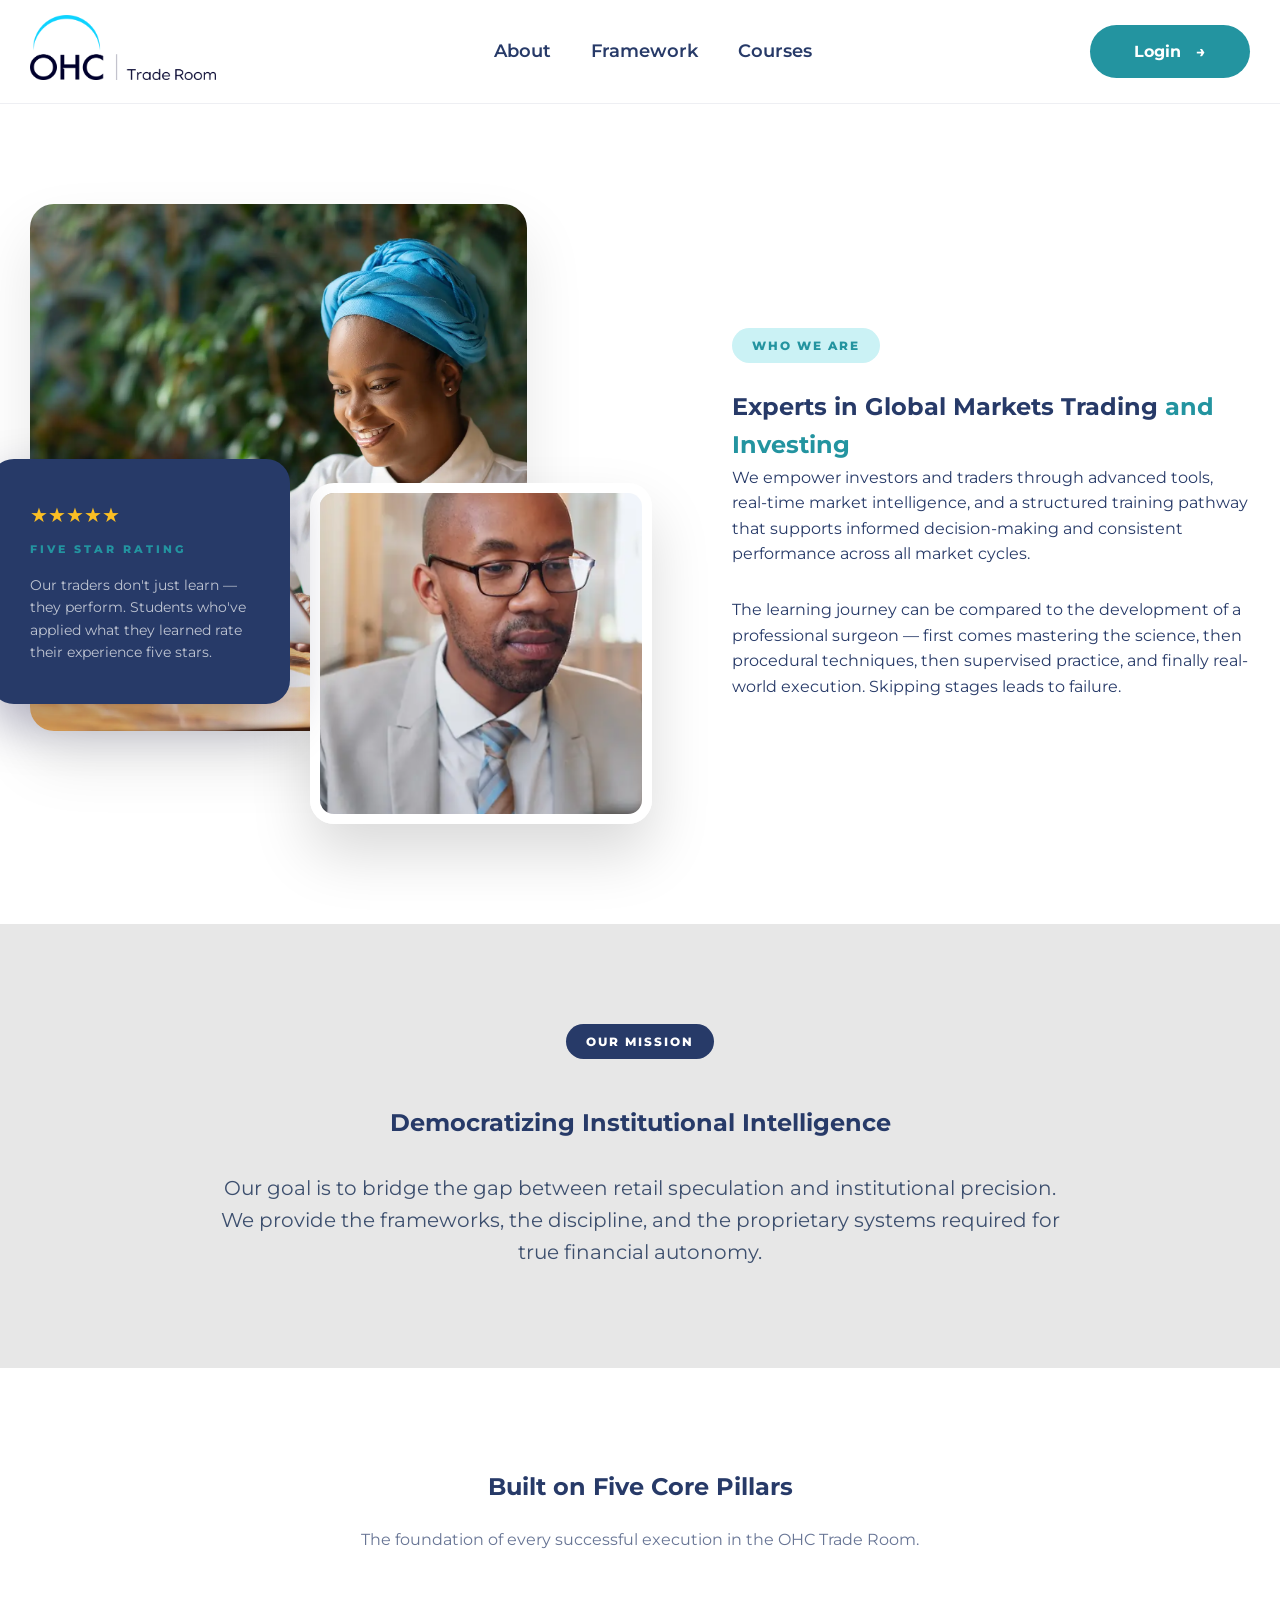
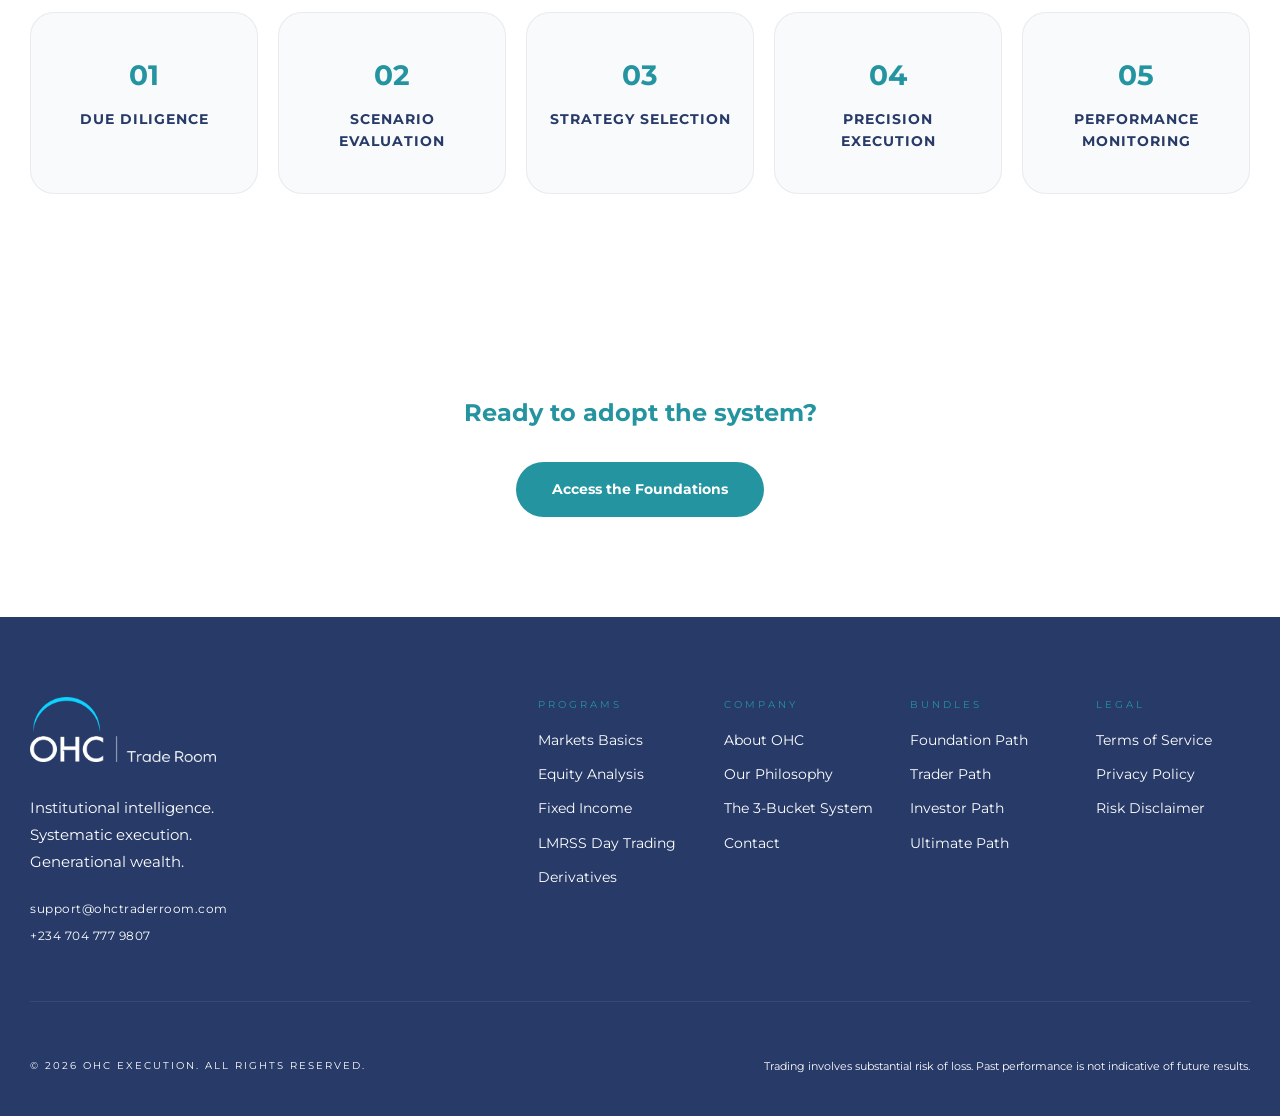
==== commit 48b82d80: "login subdomain addition" ====
--- a/about.html
+++ b/about.html
@@ -26,7 +26,7 @@
         <div class="nav__auth">
           <!-- Login Button (visible when NOT logged in) -->
           <a
-            href="https://www.ohctraderoom.com/login"
+            href="https://courses.ohctraderoom.com/login"
             target="_blank"
             class="btn btn--teal nav__login"
             >Login &nbsp; →</a
--- a/css/style.css
+++ b/css/style.css
@@ -1335,13 +1335,13 @@
   font-family: var(--font-mono);
   font-size: 10px;
   letter-spacing: 2px;
-  color: rgba(255, 255, 255, 0.2);
+  color: color(var --white);
   text-transform: uppercase;
 }
 .footer__disc {
   font-size: 11px;
-  color: rgba(255, 255, 255, 0.2);
-  max-width: 400px;
+  color: var(--white);
+  max-width: 600px;
   text-align: right;
   line-height: 1.6;
 }
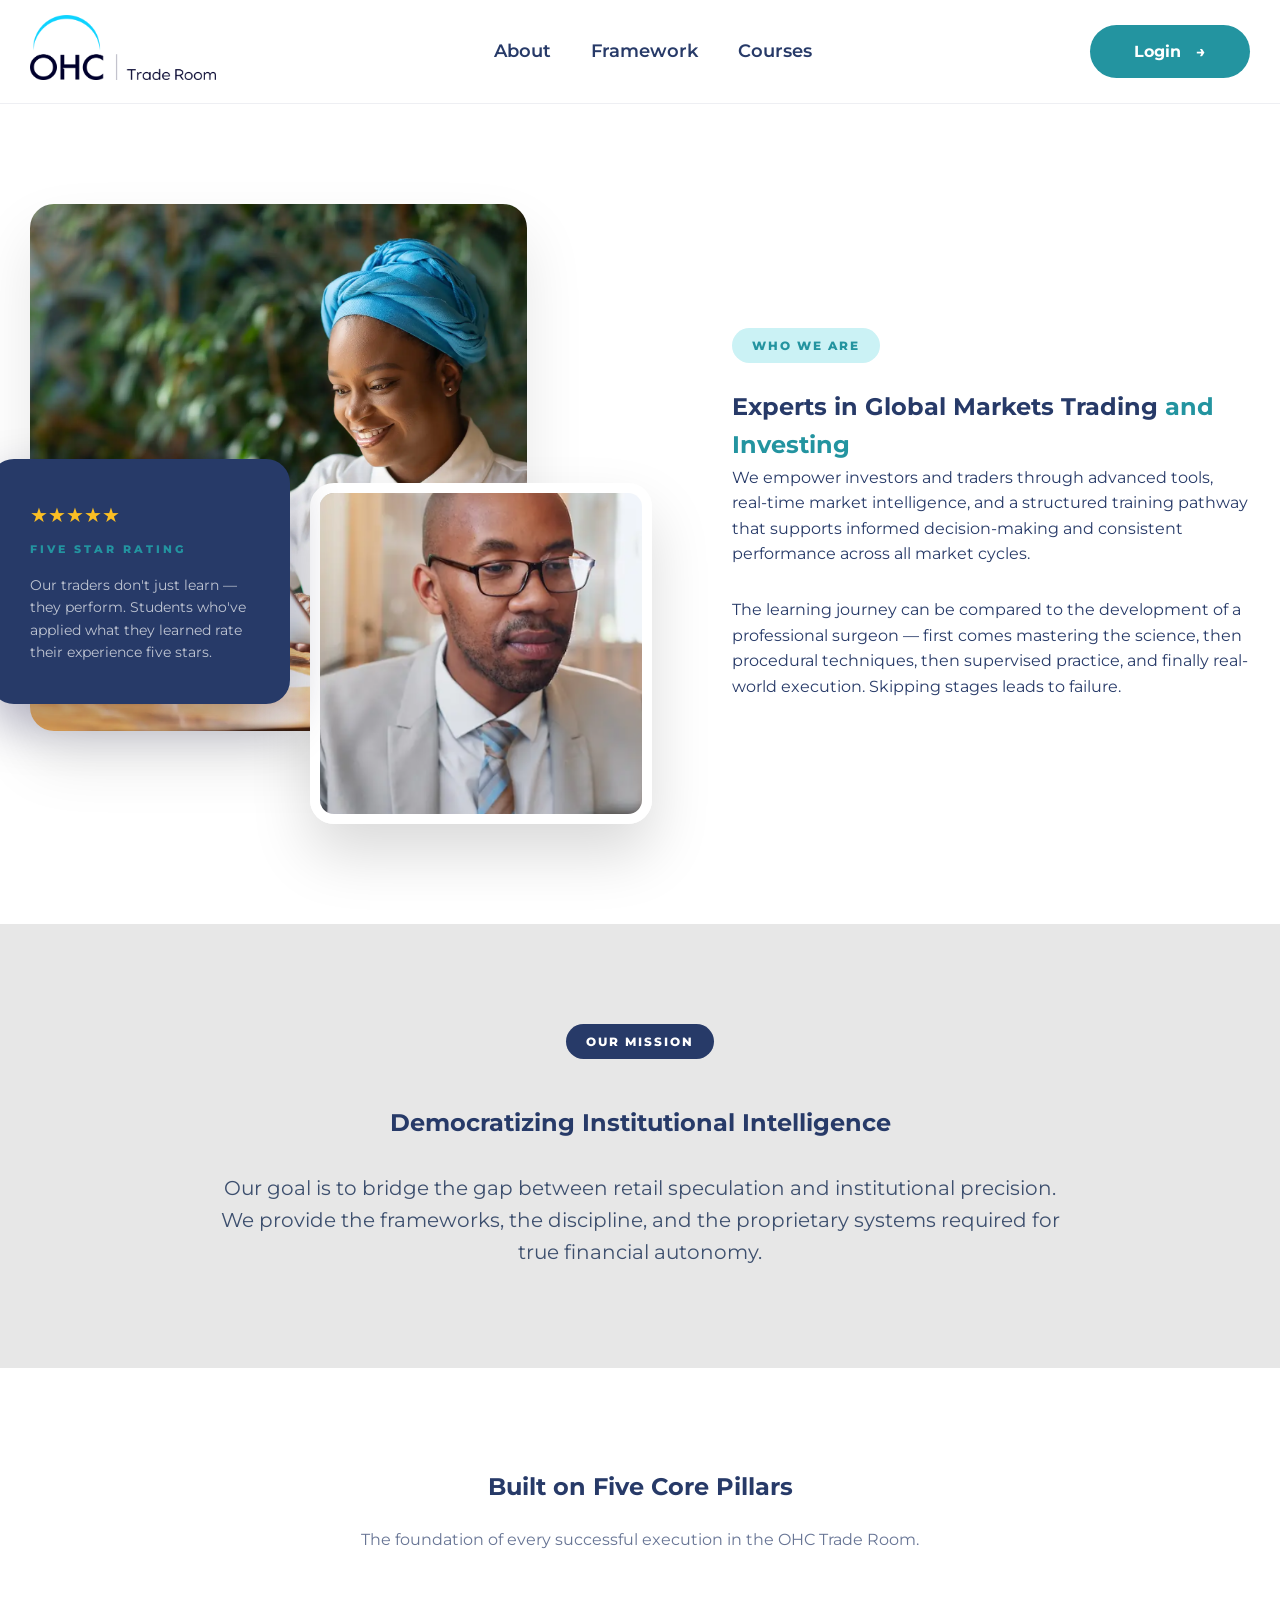
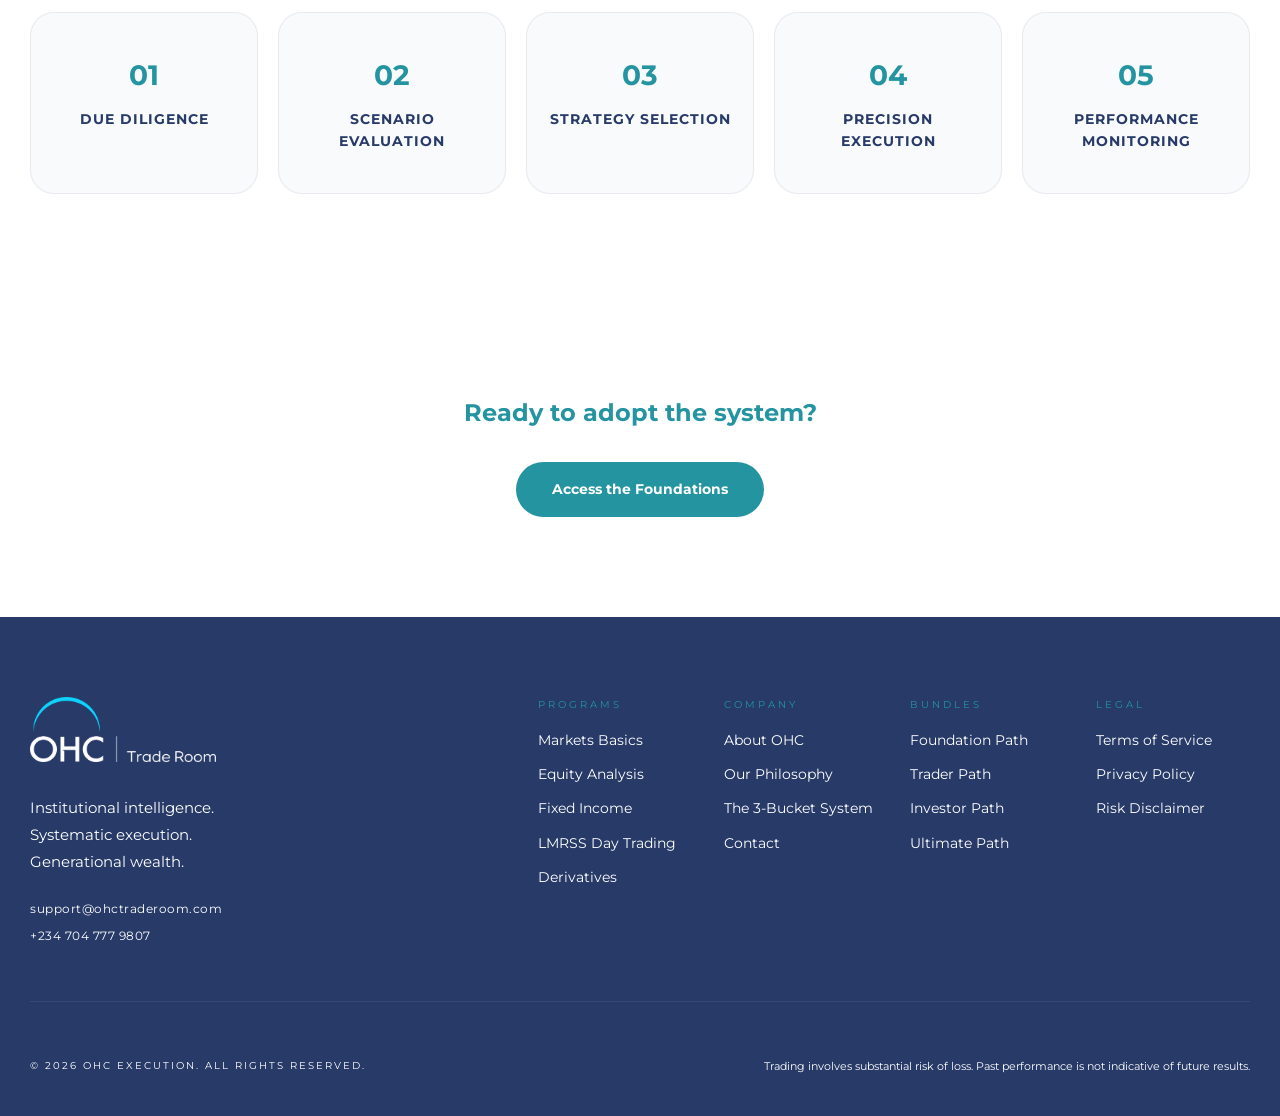
==== commit dca4053f: "fix: correct email address in footer across multiple pages" ====
--- a/about.html
+++ b/about.html
@@ -242,8 +242,8 @@
               wealth.
             </p>
             <div class="footer__contacts">
-              <a href="mailto:support@ohctraderroom.com"
-                >support@ohctraderroom.com</a
+              <a href="mailto:support@ohctraderoom.com"
+                >support@ohctraderoom.com</a
               >
               <a href="tel:+2347047779807">+234 704 777 9807</a>
             </div>
@@ -261,15 +261,15 @@
               <div class="footer__col-ttl">Company</div>
               <a href="about.html">About OHC</a>
               <a href="about.html">Our Philosophy</a>
-              <a href="#flagship">The 3-Bucket System</a>
-              <a href="mailto:support@ohctraderroom.com">Contact</a>
+              <a href="index.html#flagship">The 3-Bucket System</a>
+              <a href="mailto:support@ohctraderoom.com">Contact</a>
             </div>
             <div class="footer__col">
               <div class="footer__col-ttl">Bundles</div>
-              <a href="#paths">Foundation Path</a>
-              <a href="#paths">Trader Path</a>
-              <a href="#paths">Investor Path</a>
-              <a href="#paths">Ultimate Path</a>
+              <a href="index.html#paths">Foundation Path</a>
+              <a href="index.html#paths">Trader Path</a>
+              <a href="index.html#paths">Investor Path</a>
+              <a href="index.html#paths">Ultimate Path</a>
             </div>
             <div class="footer__col">
               <div class="footer__col-ttl">Legal</div>
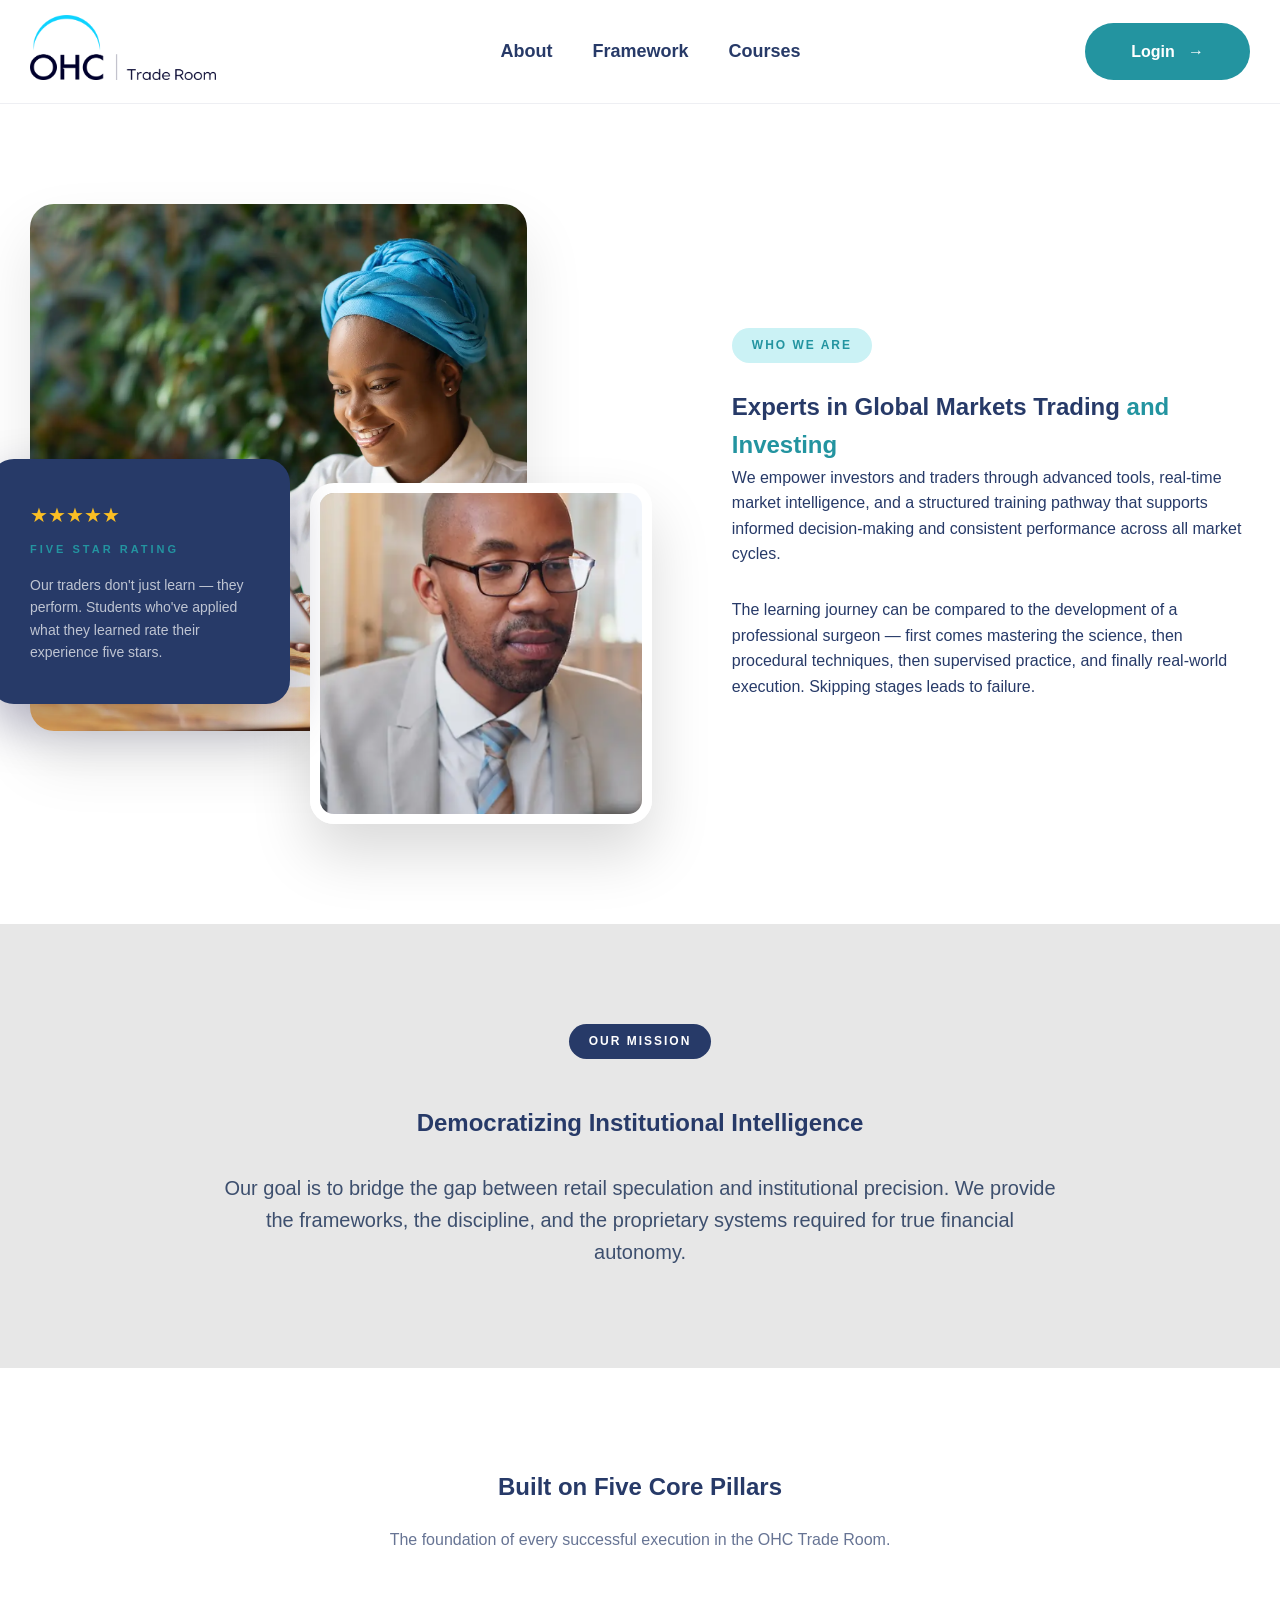
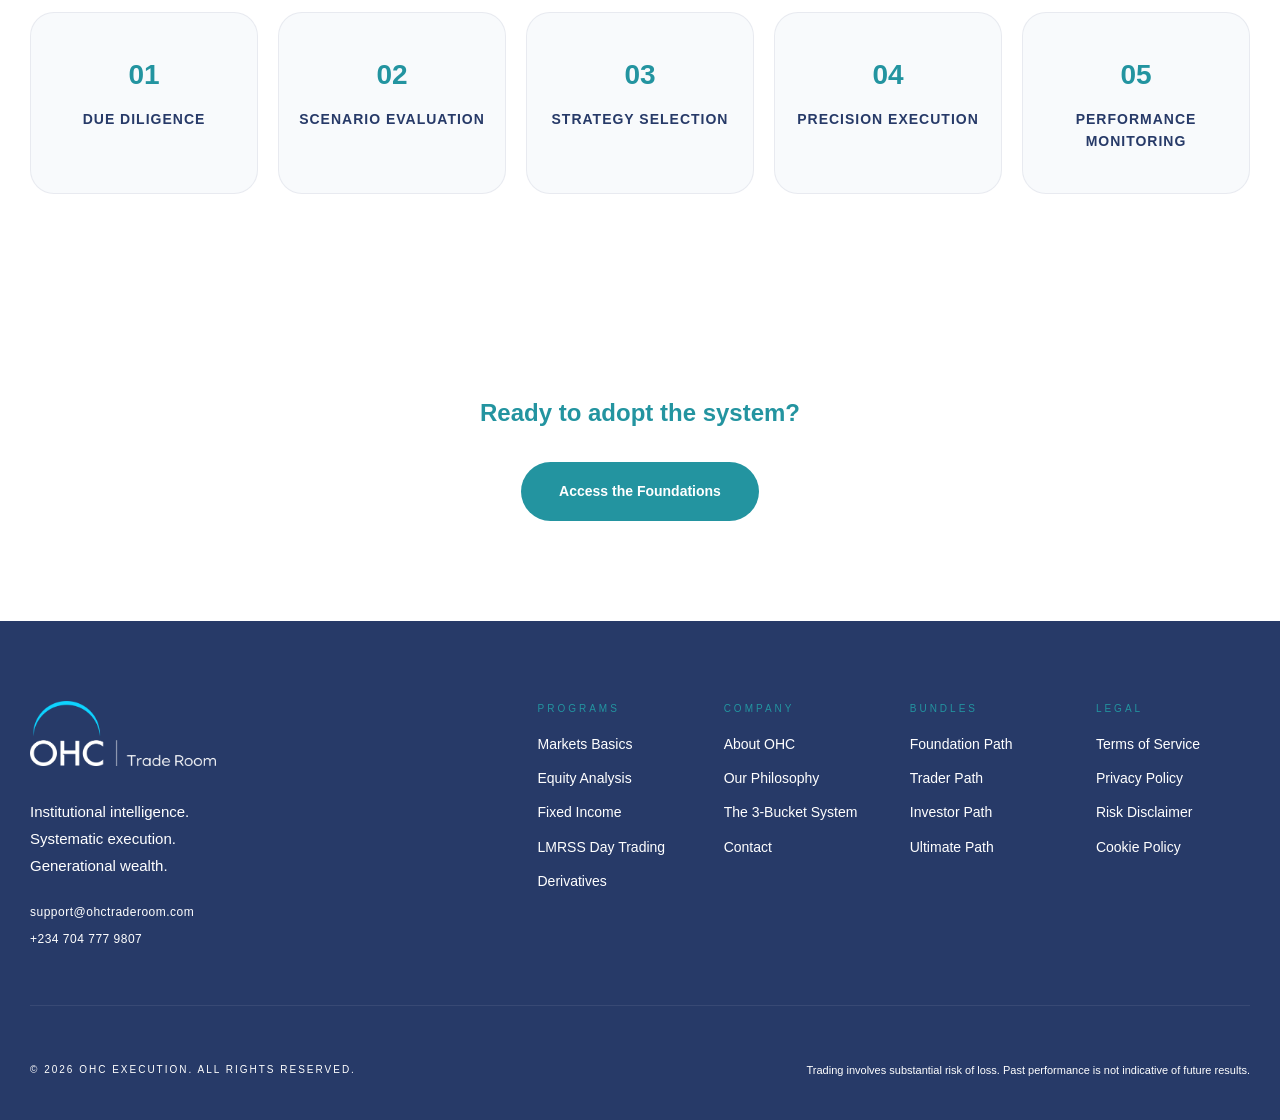
==== commit 03d48058: "Add Terms of Service page with comprehensive legal information and structure" ====
--- a/about.html
+++ b/about.html
@@ -261,21 +261,22 @@
               <div class="footer__col-ttl">Company</div>
               <a href="about.html">About OHC</a>
               <a href="about.html">Our Philosophy</a>
-              <a href="index.html#flagship">The 3-Bucket System</a>
+              <a href="#flagship">The 3-Bucket System</a>
               <a href="mailto:support@ohctraderoom.com">Contact</a>
             </div>
             <div class="footer__col">
               <div class="footer__col-ttl">Bundles</div>
-              <a href="index.html#paths">Foundation Path</a>
-              <a href="index.html#paths">Trader Path</a>
-              <a href="index.html#paths">Investor Path</a>
-              <a href="index.html#paths">Ultimate Path</a>
+              <a href="#paths">Foundation Path</a>
+              <a href="#paths">Trader Path</a>
+              <a href="#paths">Investor Path</a>
+              <a href="#paths">Ultimate Path</a>
             </div>
             <div class="footer__col">
               <div class="footer__col-ttl">Legal</div>
-              <a href="#">Terms of Service</a>
-              <a href="#">Privacy Policy</a>
-              <a href="#">Risk Disclaimer</a>
+              <a href="terms.html">Terms of Service</a>
+              <a href="privacy.html">Privacy Policy</a>
+              <a href="risk-disclaimer.html">Risk Disclaimer</a>
+              <a href="cookie-policy.html">Cookie Policy</a>
             </div>
           </div>
         </div>
--- a/css/style.css
+++ b/css/style.css
@@ -1,3 +1,10 @@
+@media (min-width: 769px) {
+  .mobile-nav-header,
+  .mobile-nav-logo,
+  .mobile-nav-login {
+    display: none !important;
+  }
+}
 /* ═══════════════════════════════════════════════════════════
    OHC TRADE ROOM — Institutional Design System (Light)
 ═══════════════════════════════════════════════════════════ */
@@ -278,10 +285,12 @@
 .btn--teal {
   background: var(--teal);
   color: var(--white);
+  border: 2px solid transparent;
+  transition: all 0.5s ease;
 }
 
 .btn--teal:hover {
-  background: transparent;
+  background: white;
   color: var(--teal);
   border: 2px solid var(--teal);
   transform: translateY(-4px);
@@ -1415,6 +1424,36 @@
     list-style: none;
   }
 
+  .mobile-nav-header {
+    border-bottom: 1px solid var(--border);
+    margin-bottom: 10px;
+    padding-bottom: 10px;
+    text-align: center;
+  }
+  .mobile-nav-logo img {
+    height: 40px;
+    width: auto;
+    margin: 0 auto 18px auto;
+    display: block;
+  }
+  .mobile-nav-login {
+    display: block !important;
+    width: 100%;
+    margin-bottom: 18px;
+    text-align: center;
+    font-size: 16px;
+    padding: 12px 0;
+    border-radius: 100px;
+    font-weight: 700;
+  }
+  @media (min-width: 769px) {
+    .mobile-nav-header,
+    .mobile-nav-logo,
+    .mobile-nav-login {
+      display: none !important;
+    }
+  }
+
   .nav__links.active {
     right: 0;
   }
@@ -1435,6 +1474,9 @@
   .nav__login {
     display: none !important;
   }
+  .mobile-nav-login {
+    display: block !important;
+  }
   /* User avatar stays visible on mobile */
   .nav__user-menu {
     margin-right: 8px;
